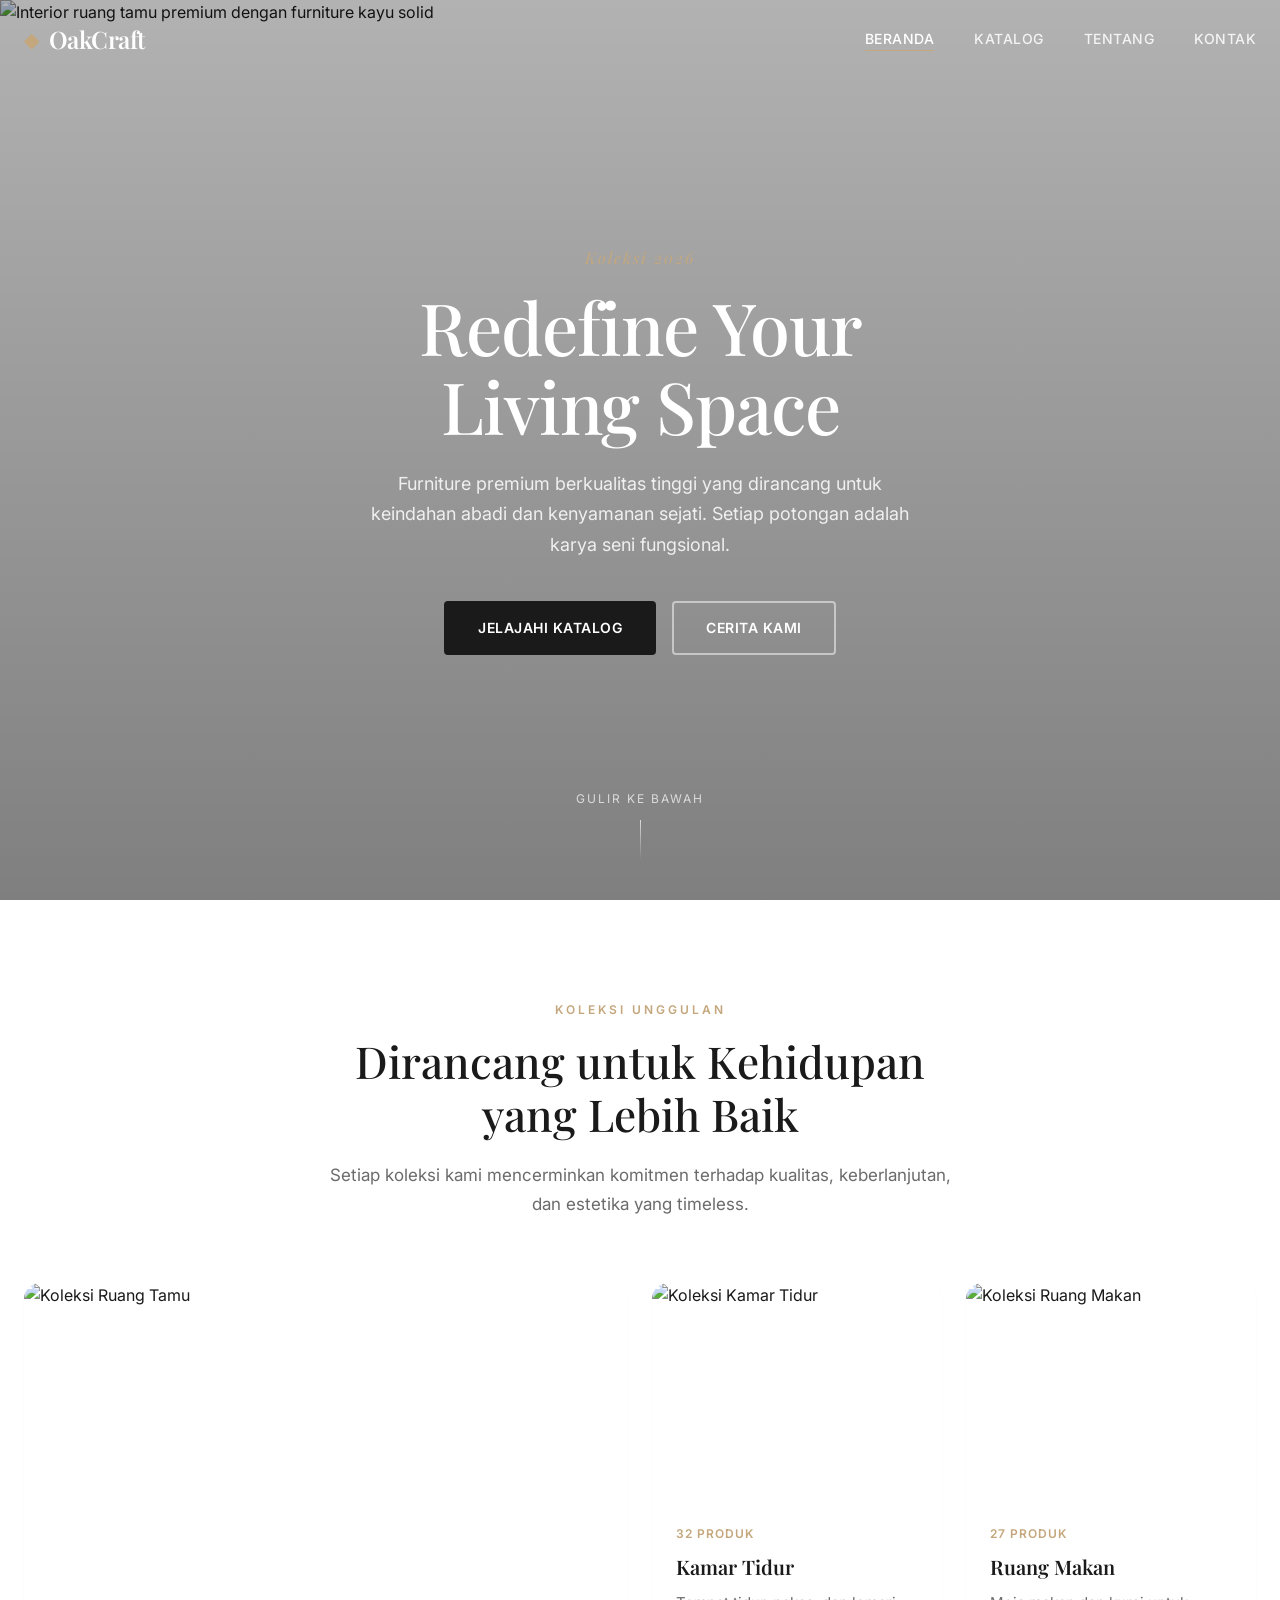
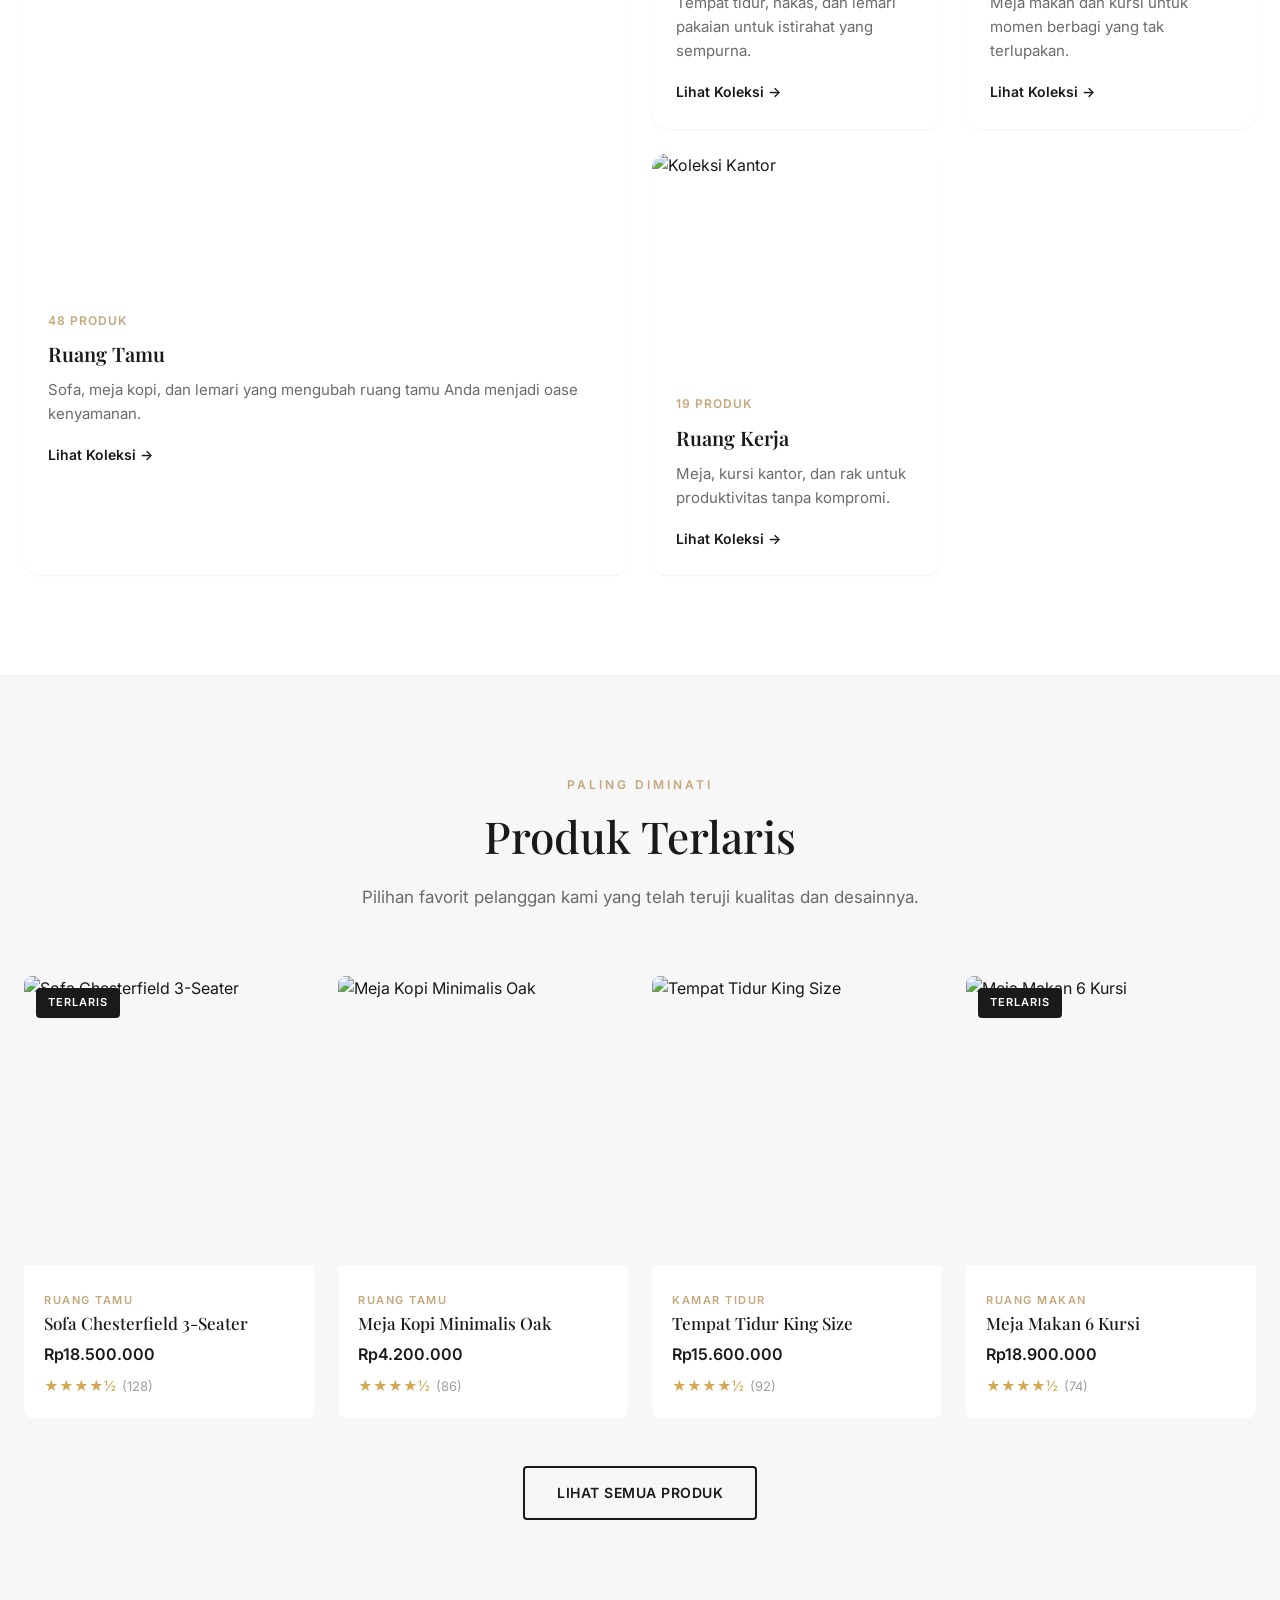
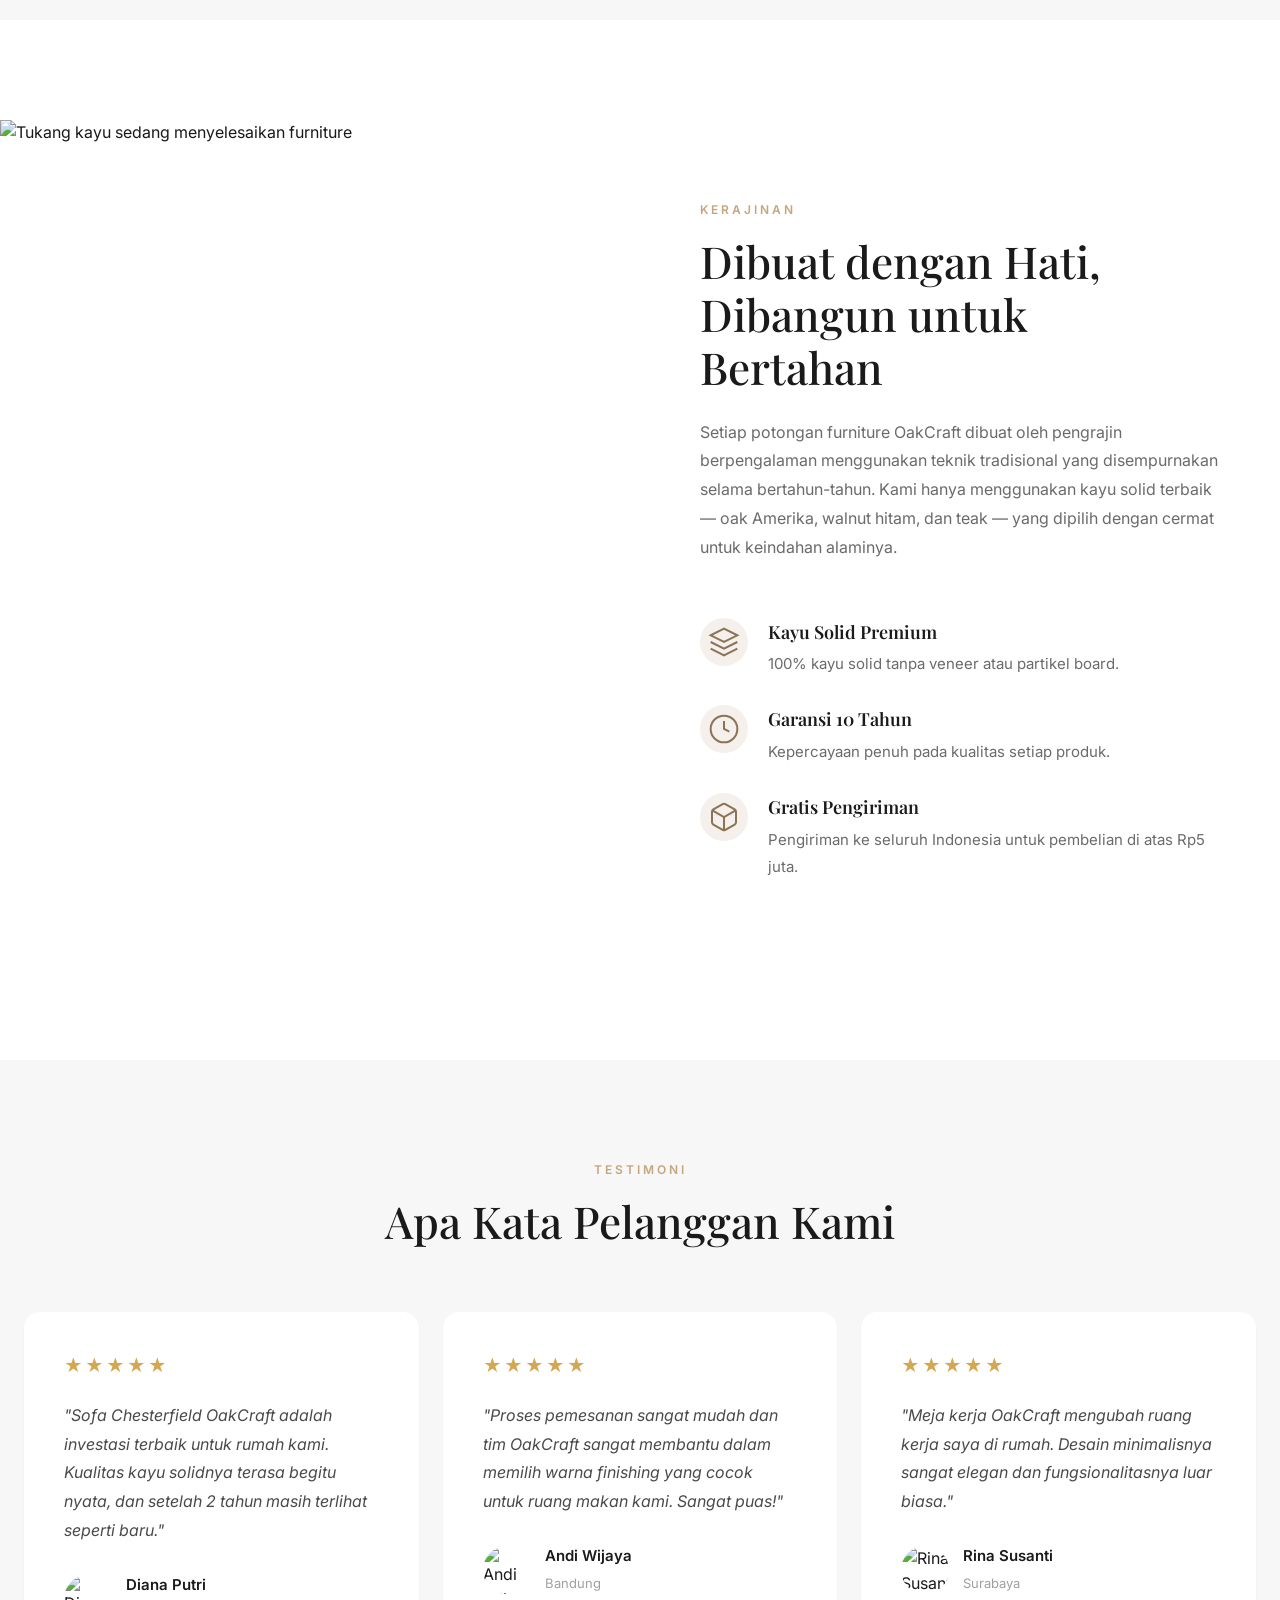
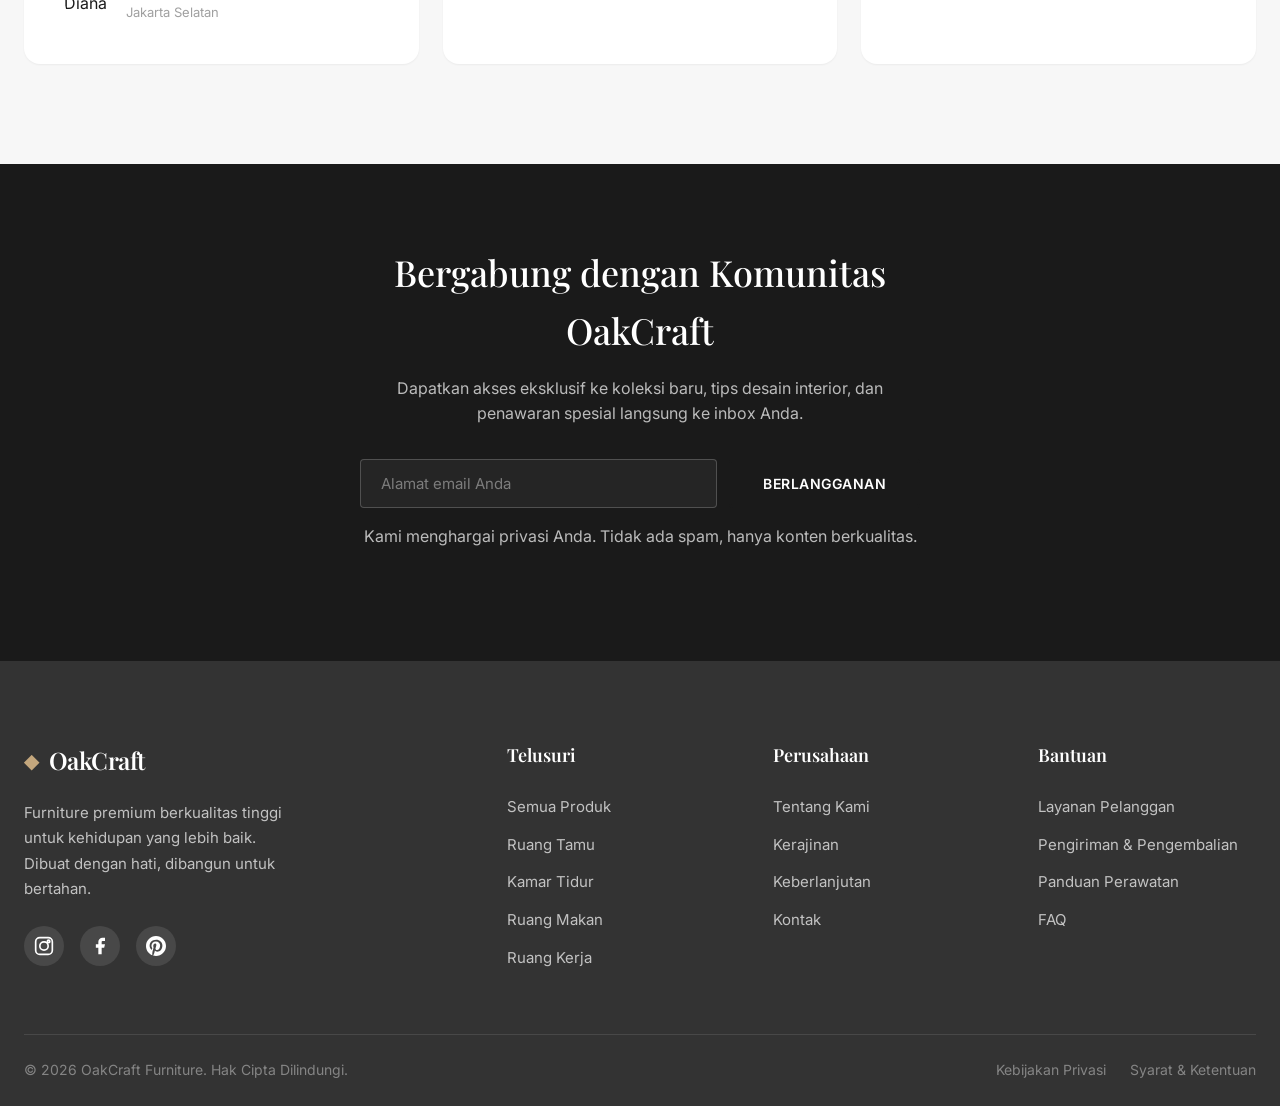
==== index.html @ 28f960cb "menambahkan file proyek oakcraft~FURNITURE" ====
<!DOCTYPE html>
<html lang="id">
<head>
    <meta charset="UTF-8">
    <meta name="viewport" content="width=device-width, initial-scale=1.0">
    <title>OakCraft Furniture — Furniture Premium untuk Setiap Ruang</title>
    <meta name="description" content="OakCraft Furniture - Koleksi furniture premium berkualitas tinggi untuk ruang tamu, kamar tidur, ruang makan, dan kantor. Desain timeless, material terbaik.">
    <link rel="preconnect" href="https://fonts.googleapis.com">
    <link rel="preconnect" href="https://fonts.gstatic.com" crossorigin>
    <link href="https://fonts.googleapis.com/css2?family=Playfair+Display:ital,wght@0,400;0,500;0,600;0,700;1,400;1,500&family=Inter:wght@300;400;500;600;700&display=swap" rel="stylesheet">
    <link rel="stylesheet" href="style.css">
</head>
<body>
    <!-- Navigation -->
    <nav class="navbar" id="navbar">
        <div class="nav-container">
            <a href="index.html" class="logo">
                <span class="logo-icon">&#9670;</span>
                <span class="logo-text">OakCraft</span>
            </a>
            <button class="nav-toggle" id="navToggle" aria-label="Toggle navigation">
                <span></span><span></span><span></span>
            </button>
            <ul class="nav-menu" id="navMenu">
                <li><a href="index.html" class="nav-link active">Beranda</a></li>
                <li><a href="catalog.html" class="nav-link">Katalog</a></li>
                <li><a href="about.html" class="nav-link">Tentang</a></li>
                <li><a href="contact.html" class="nav-link">Kontak</a></li>
            </ul>
        </div>
    </nav>

    <!-- Hero Section -->
    <section class="hero">
        <div class="hero-image">
            <img src="https://images.unsplash.com/photo-1618221195710-dd6b41faaea6?w=1920&q=80" alt="Interior ruang tamu premium dengan furniture kayu solid">
        </div>
        <div class="hero-overlay"></div>
        <div class="hero-content">
            <p class="hero-subtitle">Koleksi 2026</p>
            <h1 class="hero-title">Redefine Your<br>Living Space</h1>
            <p class="hero-description">Furniture premium berkualitas tinggi yang dirancang untuk keindahan abadi dan kenyamanan sejati. Setiap potongan adalah karya seni fungsional.</p>
            <div class="hero-buttons">
                <a href="catalog.html" class="btn btn-primary">Jelajahi Katalog</a>
                <a href="about.html" class="btn btn-outline">Cerita Kami</a>
            </div>
        </div>
        <div class="hero-scroll">
            <span>Gulir ke bawah</span>
            <div class="scroll-line"></div>
        </div>
    </section>

    <!-- Featured Collections -->
    <section class="section section-collections">
        <div class="container">
            <div class="section-header">
                <span class="section-label">Koleksi Unggulan</span>
                <h2 class="section-title">Dirancang untuk Kehidupan yang Lebih Baik</h2>
                <p class="section-desc">Setiap koleksi kami mencerminkan komitmen terhadap kualitas, keberlanjutan, dan estetika yang timeless.</p>
            </div>
            <div class="collections-grid">
                <a href="catalog.html?category=living" class="collection-card collection-card-large">
                    <div class="collection-image">
                        <img src="https://images.unsplash.com/photo-1555041469-a586c61ea9bc?w=800&q=80" alt="Koleksi Ruang Tamu">
                    </div>
                    <div class="collection-content">
                        <span class="collection-count">48 Produk</span>
                        <h3>Ruang Tamu</h3>
                        <p>Sofa, meja kopi, dan lemari yang mengubah ruang tamu Anda menjadi oase kenyamanan.</p>
                        <span class="collection-link">Lihat Koleksi &rarr;</span>
                    </div>
                </a>
                <a href="catalog.html?category=bedroom" class="collection-card">
                    <div class="collection-image">
                        <img src="https://images.unsplash.com/photo-1616594039964-ae9021a400a0?w=600&q=80" alt="Koleksi Kamar Tidur">
                    </div>
                    <div class="collection-content">
                        <span class="collection-count">32 Produk</span>
                        <h3>Kamar Tidur</h3>
                        <p>Tempat tidur, nakas, dan lemari pakaian untuk istirahat yang sempurna.</p>
                        <span class="collection-link">Lihat Koleksi &rarr;</span>
                    </div>
                </a>
                <a href="catalog.html?category=dining" class="collection-card">
                    <div class="collection-image">
                        <img src="https://images.unsplash.com/photo-1617806118233-18e1de247200?w=600&q=80" alt="Koleksi Ruang Makan">
                    </div>
                    <div class="collection-content">
                        <span class="collection-count">27 Produk</span>
                        <h3>Ruang Makan</h3>
                        <p>Meja makan dan kursi untuk momen berbagi yang tak terlupakan.</p>
                        <span class="collection-link">Lihat Koleksi &rarr;</span>
                    </div>
                </a>
                <a href="catalog.html?category=office" class="collection-card">
                    <div class="collection-image">
                        <img src="https://images.unsplash.com/photo-1518455027359-f3f8164ba6bd?w=600&q=80" alt="Koleksi Kantor">
                    </div>
                    <div class="collection-content">
                        <span class="collection-count">19 Produk</span>
                        <h3>Ruang Kerja</h3>
                        <p>Meja, kursi kantor, dan rak untuk produktivitas tanpa kompromi.</p>
                        <span class="collection-link">Lihat Koleksi &rarr;</span>
                    </div>
                </a>
            </div>
        </div>
    </section>

    <!-- Best Sellers -->
    <section class="section section-bestsellers bg-light">
        <div class="container">
            <div class="section-header">
                <span class="section-label">Paling Diminati</span>
                <h2 class="section-title">Produk Terlaris</h2>
                <p class="section-desc">Pilihan favorit pelanggan kami yang telah teruji kualitas dan desainnya.</p>
            </div>
            <div class="products-grid" id="bestsellersGrid"></div>
            <div class="section-cta">
                <a href="catalog.html" class="btn btn-secondary">Lihat Semua Produk</a>
            </div>
        </div>
    </section>

    <!-- Craftsmanship -->
    <section class="section section-craftsmanship">
        <div class="craftsmanship-grid">
            <div class="craftsmanship-image">
                <img src="https://images.unsplash.com/photo-1558618666-fcd25c85f82e?w=900&q=80" alt="Tukang kayu sedang menyelesaikan furniture">
            </div>
            <div class="craftsmanship-content">
                <span class="section-label">Kerajinan</span>
                <h2 class="section-title">Dibuat dengan Hati,<br>Dibangun untuk Bertahan</h2>
                <p>Setiap potongan furniture OakCraft dibuat oleh pengrajin berpengalaman menggunakan teknik tradisional yang disempurnakan selama bertahun-tahun. Kami hanya menggunakan kayu solid terbaik — oak Amerika, walnut hitam, dan teak — yang dipilih dengan cermat untuk keindahan alaminya.</p>
                <div class="craftsmanship-features">
                    <div class="feature-item">
                        <div class="feature-icon">
                            <svg width="32" height="32" viewBox="0 0 24 24" fill="none" stroke="currentColor" stroke-width="1.5"><path d="M12 2L2 7l10 5 10-5-10-5z"/><path d="M2 17l10 5 10-5"/><path d="M2 12l10 5 10-5"/></svg>
                        </div>
                        <div class="feature-text">
                            <h4>Kayu Solid Premium</h4>
                            <p>100% kayu solid tanpa veneer atau partikel board.</p>
                        </div>
                    </div>
                    <div class="feature-item">
                        <div class="feature-icon">
                            <svg width="32" height="32" viewBox="0 0 24 24" fill="none" stroke="currentColor" stroke-width="1.5"><circle cx="12" cy="12" r="10"/><path d="M12 6v6l4 2"/></svg>
                        </div>
                        <div class="feature-text">
                            <h4>Garansi 10 Tahun</h4>
                            <p>Kepercayaan penuh pada kualitas setiap produk.</p>
                        </div>
                    </div>
                    <div class="feature-item">
                        <div class="feature-icon">
                            <svg width="32" height="32" viewBox="0 0 24 24" fill="none" stroke="currentColor" stroke-width="1.5"><path d="M21 16V8a2 2 0 0 0-1-1.73l-7-4a2 2 0 0 0-2 0l-7 4A2 2 0 0 0 3 8v8a2 2 0 0 0 1 1.73l7 4a2 2 0 0 0 2 0l7-4A2 2 0 0 0 21 16z"/><polyline points="3.27 6.96 12 12.01 20.73 6.96"/><line x1="12" y1="22.08" x2="12" y2="12"/></svg>
                        </div>
                        <div class="feature-text">
                            <h4>Gratis Pengiriman</h4>
                            <p>Pengiriman ke seluruh Indonesia untuk pembelian di atas Rp5 juta.</p>
                        </div>
                    </div>
                </div>
            </div>
        </div>
    </section>

    <!-- Testimonials -->
    <section class="section section-testimonials bg-light">
        <div class="container">
            <div class="section-header">
                <span class="section-label">Testimoni</span>
                <h2 class="section-title">Apa Kata Pelanggan Kami</h2>
            </div>
            <div class="testimonials-grid">
                <div class="testimonial-card">
                    <div class="testimonial-stars">&#9733;&#9733;&#9733;&#9733;&#9733;</div>
                    <p class="testimonial-text">"Sofa Chesterfield OakCraft adalah investasi terbaik untuk rumah kami. Kualitas kayu solidnya terasa begitu nyata, dan setelah 2 tahun masih terlihat seperti baru."</p>
                    <div class="testimonial-author">
                        <img src="https://images.unsplash.com/photo-1494790108377-be9c29b29330?w=100&q=80" alt="Diana Putri">
                        <div>
                            <h4>Diana Putri</h4>
                            <span>Jakarta Selatan</span>
                        </div>
                    </div>
                </div>
                <div class="testimonial-card">
                    <div class="testimonial-stars">&#9733;&#9733;&#9733;&#9733;&#9733;</div>
                    <p class="testimonial-text">"Proses pemesanan sangat mudah dan tim OakCraft sangat membantu dalam memilih warna finishing yang cocok untuk ruang makan kami. Sangat puas!"</p>
                    <div class="testimonial-author">
                        <img src="https://images.unsplash.com/photo-1507003211169-0a1dd7228f2d?w=100&q=80" alt="Andi Wijaya">
                        <div>
                            <h4>Andi Wijaya</h4>
                            <span>Bandung</span>
                        </div>
                    </div>
                </div>
                <div class="testimonial-card">
                    <div class="testimonial-stars">&#9733;&#9733;&#9733;&#9733;&#9733;</div>
                    <p class="testimonial-text">"Meja kerja OakCraft mengubah ruang kerja saya di rumah. Desain minimalisnya sangat elegan dan fungsionalitasnya luar biasa."</p>
                    <div class="testimonial-author">
                        <img src="https://images.unsplash.com/photo-1438761681033-6461ffad8d80?w=100&q=80" alt="Rina Susanti">
                        <div>
                            <h4>Rina Susanti</h4>
                            <span>Surabaya</span>
                        </div>
                    </div>
                </div>
            </div>
        </div>
    </section>

    <!-- Newsletter -->
    <section class="section section-newsletter">
        <div class="container">
            <div class="newsletter-content">
                <h2>Bergabung dengan Komunitas OakCraft</h2>
                <p>Dapatkan akses eksklusif ke koleksi baru, tips desain interior, dan penawaran spesial langsung ke inbox Anda.</p>
                <form class="newsletter-form" id="newsletterForm">
                    <input type="email" placeholder="Alamat email Anda" required>
                    <button type="submit" class="btn btn-primary">Berlangganan</button>
                </form>
                <p class="newsletter-note">Kami menghargai privasi Anda. Tidak ada spam, hanya konten berkualitas.</p>
            </div>
        </div>
    </section>

    <!-- Footer -->
    <footer class="footer">
        <div class="container">
            <div class="footer-grid">
                <div class="footer-brand">
                    <a href="index.html" class="logo">
                        <span class="logo-icon">&#9670;</span>
                        <span class="logo-text">OakCraft</span>
                    </a>
                    <p>Furniture premium berkualitas tinggi untuk kehidupan yang lebih baik. Dibuat dengan hati, dibangun untuk bertahan.</p>
                    <div class="footer-social">
                        <a href="#" aria-label="Instagram"><svg width="20" height="20" viewBox="0 0 24 24" fill="none" stroke="currentColor" stroke-width="2"><rect x="2" y="2" width="20" height="20" rx="5"/><circle cx="12" cy="12" r="5"/><circle cx="17.5" cy="6.5" r="1.5"/></svg></a>
                        <a href="#" aria-label="Facebook"><svg width="20" height="20" viewBox="0 0 24 24" fill="currentColor"><path d="M18 2h-3a5 5 0 0 0-5 5v3H7v4h3v8h4v-8h3l1-4h-4V7a1 1 0 0 1 1-1h3z"/></svg></a>
                        <a href="#" aria-label="Pinterest"><svg width="20" height="20" viewBox="0 0 24 24" fill="currentColor"><path d="M12 0C5.373 0 0 5.372 0 12c0 5.084 3.163 9.426 7.627 11.174-.105-.949-.2-2.405.042-3.441.218-.937 1.407-5.965 1.407-5.965s-.359-.719-.359-1.782c0-1.668.967-2.914 2.171-2.914 1.023 0 1.518.769 1.518 1.69 0 1.029-.655 2.568-.994 3.995-.283 1.194.599 2.169 1.777 2.169 2.133 0 3.772-2.249 3.772-5.495 0-2.873-2.064-4.882-5.012-4.882-3.414 0-5.418 2.561-5.418 5.207 0 1.031.397 2.138.893 2.738a.36.36 0 0 1 .083.345l-.333 1.36c-.053.22-.174.267-.402.161-1.499-.698-2.436-2.889-2.436-4.649 0-3.785 2.75-7.262 7.929-7.262 4.163 0 7.398 2.967 7.398 6.931 0 4.136-2.607 7.464-6.227 7.464-1.216 0-2.359-.631-2.75-1.378l-.748 2.853c-.271 1.043-1.002 2.35-1.492 3.146C9.57 23.812 10.763 24 12 24c6.627 0 12-5.373 12-12 0-6.628-5.373-12-12-12z"/></svg></a>
                    </div>
                </div>
                <div class="footer-links">
                    <h4>Telusuri</h4>
                    <ul>
                        <li><a href="catalog.html">Semua Produk</a></li>
                        <li><a href="catalog.html?category=living">Ruang Tamu</a></li>
                        <li><a href="catalog.html?category=bedroom">Kamar Tidur</a></li>
                        <li><a href="catalog.html?category=dining">Ruang Makan</a></li>
                        <li><a href="catalog.html?category=office">Ruang Kerja</a></li>
                    </ul>
                </div>
                <div class="footer-links">
                    <h4>Perusahaan</h4>
                    <ul>
                        <li><a href="about.html">Tentang Kami</a></li>
                        <li><a href="about.html#craftsmanship">Kerajinan</a></li>
                        <li><a href="about.html#sustainability">Keberlanjutan</a></li>
                        <li><a href="contact.html">Kontak</a></li>
                    </ul>
                </div>
                <div class="footer-links">
                    <h4>Bantuan</h4>
                    <ul>
                        <li><a href="contact.html">Layanan Pelanggan</a></li>
                        <li><a href="#">Pengiriman &amp; Pengembalian</a></li>
                        <li><a href="#">Panduan Perawatan</a></li>
                        <li><a href="#">FAQ</a></li>
                    </ul>
                </div>
            </div>
            <div class="footer-bottom">
                <p>&copy; 2026 OakCraft Furniture. Hak Cipta Dilindungi.</p>
                <div class="footer-legal">
                    <a href="#">Kebijakan Privasi</a>
                    <a href="#">Syarat &amp; Ketentuan</a>
                </div>
            </div>
        </div>
    </footer>

    <script src="script.js"></script>
</body>
</html>
---- style.css ----
/* ============================================
   OakCraft Furniture - Premium Stylesheet
   ============================================ */

:root {
    --color-primary: #1a1a1a;
    --color-secondary: #8B7355;
    --color-accent: #C4A77D;
    --color-light: #F5F0EB;
    --color-white: #FFFFFF;
    --color-gray-100: #F7F7F7;
    --color-gray-200: #E8E8E8;
    --color-gray-300: #D1D1D1;
    --color-gray-400: #A0A0A0;
    --color-gray-500: #6B6B6B;
    --color-gray-600: #4A4A4A;
    --color-gray-700: #333333;
    --color-text: #1a1a1a;
    --color-text-light: #6B6B6B;
    --font-serif: 'Playfair Display', Georgia, serif;
    --font-sans: 'Inter', -apple-system, BlinkMacSystemFont, sans-serif;
    --transition-smooth: all 0.3s cubic-bezier(0.4, 0, 0.2, 1);
    --transition-slow: all 0.5s cubic-bezier(0.4, 0, 0.2, 1);
    --shadow-sm: 0 1px 2px rgba(0,0,0,0.05);
    --shadow-md: 0 4px 12px rgba(0,0,0,0.08);
    --shadow-lg: 0 8px 30px rgba(0,0,0,0.12);
    --shadow-xl: 0 20px 50px rgba(0,0,0,0.15);
    --radius-sm: 4px;
    --radius-md: 8px;
    --radius-lg: 16px;
    --container-max: 1280px;
    --container-padding: 24px;
}

*, *::before, *::after { margin: 0; padding: 0; box-sizing: border-box; }
html { scroll-behavior: smooth; font-size: 16px; }
body {
    font-family: var(--font-sans);
    color: var(--color-text);
    background-color: var(--color-white);
    line-height: 1.6;
    -webkit-font-smoothing: antialiased;
    overflow-x: hidden;
}
img { max-width: 100%; height: auto; display: block; }
a { text-decoration: none; color: inherit; transition: var(--transition-smooth); }
ul, ol { list-style: none; }
button { border: none; background: none; cursor: pointer; font-family: inherit; }
input, textarea, select { font-family: inherit; font-size: inherit; }

.container { max-width: var(--container-max); margin: 0 auto; padding: 0 var(--container-padding); }

/* Navigation */
.navbar {
    position: fixed; top: 0; left: 0; right: 0; z-index: 1000;
    background: transparent; transition: var(--transition-smooth); padding: 20px 0;
}
.navbar.scrolled {
    background: rgba(255, 255, 255, 0.95); backdrop-filter: blur(20px);
    -webkit-backdrop-filter: blur(20px); box-shadow: var(--shadow-sm); padding: 12px 0;
}
.nav-container {
    max-width: var(--container-max); margin: 0 auto; padding: 0 var(--container-padding);
    display: flex; align-items: center; justify-content: space-between;
}
.logo {
    display: flex; align-items: center; gap: 10px;
    font-family: var(--font-serif); font-size: 1.5rem; font-weight: 600;
    color: var(--color-white); letter-spacing: -0.5px;
}
.navbar.scrolled .logo { color: var(--color-primary); }
.logo-icon { font-size: 1.2rem; color: var(--color-accent); }
.nav-menu { display: flex; align-items: center; gap: 40px; }
.nav-link {
    font-size: 0.875rem; font-weight: 500; letter-spacing: 0.5px;
    text-transform: uppercase; color: rgba(255, 255, 255, 0.85);
    position: relative; padding: 4px 0;
}
.navbar.scrolled .nav-link { color: var(--color-text); }
.nav-link::after {
    content: ''; position: absolute; bottom: 0; left: 0;
    width: 0; height: 1.5px; background: var(--color-accent); transition: var(--transition-smooth);
}
.nav-link:hover::after, .nav-link.active::after { width: 100%; }
.nav-link:hover, .nav-link.active { color: var(--color-white); }
.navbar.scrolled .nav-link:hover, .navbar.scrolled .nav-link.active { color: var(--color-primary); }

.nav-toggle { display: none; flex-direction: column; gap: 5px; padding: 8px; z-index: 1001; }
.nav-toggle span { display: block; width: 24px; height: 2px; background: var(--color-white); transition: var(--transition-smooth); }
.navbar.scrolled .nav-toggle span { background: var(--color-primary); }
.nav-toggle.active span:nth-child(1) { transform: rotate(45deg) translate(5px, 5px); }
.nav-toggle.active span:nth-child(2) { opacity: 0; }
.nav-toggle.active span:nth-child(3) { transform: rotate(-45deg) translate(5px, -5px); }

/* Buttons */
.btn {
    display: inline-flex; align-items: center; justify-content: center; gap: 8px;
    padding: 14px 32px; font-size: 0.875rem; font-weight: 600;
    letter-spacing: 0.5px; text-transform: uppercase;
    border-radius: var(--radius-sm); transition: var(--transition-smooth); cursor: pointer;
}
.btn-primary { background: var(--color-primary); color: var(--color-white); border: 2px solid var(--color-primary); }
.btn-primary:hover { background: transparent; color: var(--color-primary); }
.btn-outline { background: transparent; color: var(--color-white); border: 2px solid rgba(255, 255, 255, 0.5); }
.btn-outline:hover { background: var(--color-white); color: var(--color-primary); border-color: var(--color-white); }
.btn-secondary { background: transparent; color: var(--color-primary); border: 2px solid var(--color-primary); }
.btn-secondary:hover { background: var(--color-primary); color: var(--color-white); }
.btn-large { padding: 16px 40px; font-size: 0.9375rem; }
.btn-full { width: 100%; }
.btn-wishlist {
    width: 52px; height: 52px; border: 1px solid var(--color-gray-200);
    border-radius: var(--radius-sm); display: flex; align-items: center; justify-content: center;
    transition: var(--transition-smooth);
}
.btn-wishlist:hover { border-color: var(--color-accent); color: var(--color-accent); }
.btn-wishlist.active svg { fill: var(--color-accent); stroke: var(--color-accent); }
.btn-filter-toggle {
    display: none; align-items: center; gap: 8px;
    padding: 10px 18px; border: 1px solid var(--color-gray-200);
    border-radius: var(--radius-sm); font-size: 0.875rem; font-weight: 500;
}

/* Hero */
.hero {
    position: relative; height: 100vh; min-height: 700px;
    display: flex; align-items: center; justify-content: center; overflow: hidden;
}
.hero-image { position: absolute; inset: 0; z-index: 1; }
.hero-image img { width: 100%; height: 100%; object-fit: cover; }
.hero-overlay {
    position: absolute; inset: 0;
    background: linear-gradient(to bottom, rgba(0,0,0,0.3) 0%, rgba(0,0,0,0.5) 100%);
    z-index: 2;
}
.hero-content { position: relative; z-index: 3; text-align: center; max-width: 800px; padding: 0 24px; color: var(--color-white); }
.hero-subtitle {
    font-family: var(--font-serif); font-size: 1rem; font-style: italic;
    color: var(--color-accent); margin-bottom: 16px; letter-spacing: 2px;
}
.hero-title {
    font-family: var(--font-serif); font-size: clamp(2.5rem, 6vw, 4.5rem);
    font-weight: 500; line-height: 1.1; margin-bottom: 24px; letter-spacing: -1px;
}
.hero-description { font-size: 1.125rem; color: rgba(255, 255, 255, 0.85); max-width: 560px; margin: 0 auto 40px; line-height: 1.7; }
.hero-buttons { display: flex; gap: 16px; justify-content: center; flex-wrap: wrap; }
.hero-scroll {
    position: absolute; bottom: 40px; left: 50%; transform: translateX(-50%); z-index: 3;
    display: flex; flex-direction: column; align-items: center; gap: 12px;
    color: rgba(255, 255, 255, 0.7); font-size: 0.75rem; letter-spacing: 2px; text-transform: uppercase;
}
.scroll-line { width: 1px; height: 40px; background: linear-gradient(to bottom, rgba(255,255,255,0.7), transparent); animation: scrollPulse 2s infinite; }
@keyframes scrollPulse { 0%, 100% { opacity: 0.3; transform: scaleY(0.5); } 50% { opacity: 1; transform: scaleY(1); } }

/* Sections */
.section { padding: 100px 0; }
.bg-light { background: var(--color-gray-100); }
.section-header { text-align: center; max-width: 640px; margin: 0 auto 64px; }
.section-label { display: block; font-size: 0.75rem; font-weight: 600; letter-spacing: 3px; text-transform: uppercase; color: var(--color-accent); margin-bottom: 16px; }
.section-title { font-family: var(--font-serif); font-size: clamp(1.75rem, 4vw, 2.75rem); font-weight: 500; line-height: 1.2; margin-bottom: 20px; color: var(--color-primary); }
.section-desc { font-size: 1.0625rem; color: var(--color-text-light); line-height: 1.7; }
.section-cta { text-align: center; margin-top: 48px; }

/* Collections Grid */
.collections-grid { display: grid; grid-template-columns: repeat(4, 1fr); gap: 24px; }
.collection-card { position: relative; border-radius: var(--radius-lg); overflow: hidden; background: var(--color-white); box-shadow: var(--shadow-sm); transition: var(--transition-smooth); display: block; }
.collection-card:hover { transform: translateY(-4px); box-shadow: var(--shadow-lg); }
.collection-card-large { grid-row: span 2; grid-column: span 2; }
.collection-image { position: relative; overflow: hidden; aspect-ratio: 4/3; }
.collection-card-large .collection-image { aspect-ratio: 1/1; }
.collection-image img { width: 100%; height: 100%; object-fit: cover; transition: transform 0.6s ease; }
.collection-card:hover .collection-image img { transform: scale(1.05); }
.collection-content { padding: 24px; }
.collection-count { font-size: 0.75rem; font-weight: 600; letter-spacing: 1px; text-transform: uppercase; color: var(--color-accent); margin-bottom: 8px; display: block; }
.collection-content h3 { font-family: var(--font-serif); font-size: 1.25rem; font-weight: 600; margin-bottom: 8px; color: var(--color-primary); }
.collection-content p { font-size: 0.9375rem; color: var(--color-text-light); line-height: 1.6; margin-bottom: 16px; }
.collection-link { font-size: 0.875rem; font-weight: 600; color: var(--color-primary); transition: var(--transition-smooth); }
.collection-card:hover .collection-link { color: var(--color-accent); }

/* Products Grid */
.products-grid { display: grid; grid-template-columns: repeat(4, 1fr); gap: 24px; }
.product-card { position: relative; background: var(--color-white); border-radius: var(--radius-md); overflow: hidden; transition: var(--transition-smooth); }
.product-card:hover { box-shadow: var(--shadow-md); }
.product-card-image { position: relative; aspect-ratio: 1/1; overflow: hidden; background: var(--color-gray-100); }
.product-card-image img { width: 100%; height: 100%; object-fit: cover; transition: transform 0.5s ease; }
.product-card:hover .product-card-image img { transform: scale(1.03); }
.product-card-badge { position: absolute; top: 12px; left: 12px; background: var(--color-primary); color: var(--color-white); font-size: 0.6875rem; font-weight: 600; letter-spacing: 1px; text-transform: uppercase; padding: 6px 12px; border-radius: var(--radius-sm); }
.product-card-wishlist { position: absolute; top: 12px; right: 12px; width: 36px; height: 36px; background: var(--color-white); border-radius: 50%; display: flex; align-items: center; justify-content: center; box-shadow: var(--shadow-sm); opacity: 0; transform: translateY(-8px); transition: var(--transition-smooth); }
.product-card:hover .product-card-wishlist { opacity: 1; transform: translateY(0); }
.product-card-info { padding: 20px; }
.product-card-category { font-size: 0.6875rem; font-weight: 600; letter-spacing: 1.5px; text-transform: uppercase; color: var(--color-accent); margin-bottom: 6px; }
.product-card-title { font-family: var(--font-serif); font-size: 1.0625rem; font-weight: 500; color: var(--color-primary); margin-bottom: 8px; line-height: 1.3; }
.product-card-price { font-size: 1rem; font-weight: 600; color: var(--color-primary); }
.product-card-rating { display: flex; align-items: center; gap: 6px; margin-top: 8px; font-size: 0.8125rem; color: var(--color-gray-400); }
.product-card-rating .stars { color: #D4A853; font-size: 0.875rem; }

/* Craftsmanship */
.craftsmanship-grid { display: grid; grid-template-columns: 1fr 1fr; gap: 0; min-height: 600px; }
.craftsmanship-image { position: relative; overflow: hidden; }
.craftsmanship-image img { width: 100%; height: 100%; object-fit: cover; }
.craftsmanship-content { padding: 80px 60px; display: flex; flex-direction: column; justify-content: center; background: var(--color-white); }
.craftsmanship-content .section-title { text-align: left; margin-bottom: 24px; }
.craftsmanship-content p { font-size: 1rem; color: var(--color-text-light); line-height: 1.8; margin-bottom: 16px; }
.craftsmanship-features { margin-top: 40px; display: flex; flex-direction: column; gap: 28px; }
.feature-item { display: flex; gap: 20px; align-items: flex-start; }
.feature-icon { width: 48px; height: 48px; min-width: 48px; border-radius: 50%; background: var(--color-light); display: flex; align-items: center; justify-content: center; color: var(--color-secondary); }
.feature-text h4 { font-family: var(--font-serif); font-size: 1.125rem; font-weight: 600; margin-bottom: 4px; color: var(--color-primary); }
.feature-text p { font-size: 0.9375rem; color: var(--color-text-light); margin: 0; }

/* Testimonials */
.testimonials-grid { display: grid; grid-template-columns: repeat(3, 1fr); gap: 24px; }
.testimonial-card { background: var(--color-white); padding: 40px; border-radius: var(--radius-lg); box-shadow: var(--shadow-sm); transition: var(--transition-smooth); }
.testimonial-card:hover { box-shadow: var(--shadow-md); transform: translateY(-2px); }
.testimonial-stars { color: #D4A853; font-size: 1.125rem; letter-spacing: 2px; margin-bottom: 20px; }
.testimonial-text { font-size: 1rem; line-height: 1.8; color: var(--color-gray-600); margin-bottom: 28px; font-style: italic; }
.testimonial-author { display: flex; align-items: center; gap: 14px; }
.testimonial-author img { width: 48px; height: 48px; border-radius: 50%; object-fit: cover; }
.testimonial-author h4 { font-size: 0.9375rem; font-weight: 600; color: var(--color-primary); margin-bottom: 2px; }
.testimonial-author span { font-size: 0.8125rem; color: var(--color-gray-400); }

/* Newsletter */
.section-newsletter { background: var(--color-primary); padding: 80px 0; }
.newsletter-content { text-align: center; max-width: 560px; margin: 0 auto; color: var(--color-white); }
.newsletter-content h2 { font-family: var(--font-serif); font-size: clamp(1.5rem, 3vw, 2.25rem); font-weight: 500; margin-bottom: 16px; }
.newsletter-content p { font-size: 1rem; color: rgba(255, 255, 255, 0.7); margin-bottom: 32px; }
.newsletter-form { display: flex; gap: 12px; margin-bottom: 16px; }
.newsletter-form input { flex: 1; padding: 14px 20px; border: 1px solid rgba(255, 255, 255, 0.2); border-radius: var(--radius-sm); background: rgba(255, 255, 255, 0.05); color: var(--color-white); font-size: 0.9375rem; }
.newsletter-form input::placeholder { color: rgba(255, 255, 255, 0.4); }
.newsletter-form input:focus { outline: none; border-color: var(--color-accent); background: rgba(255, 255, 255, 0.1); }
.newsletter-note { font-size: 0.8125rem; color: rgba(255, 255, 255, 0.4); }

/* Footer */
.footer { background: var(--color-gray-700); color: rgba(255, 255, 255, 0.7); padding: 80px 0 0; }
.footer-grid { display: grid; grid-template-columns: 2fr 1fr 1fr 1fr; gap: 48px; margin-bottom: 64px; }
.footer-brand .logo { color: var(--color-white); margin-bottom: 20px; display: inline-flex; }
.footer-brand p { font-size: 0.9375rem; line-height: 1.7; margin-bottom: 24px; max-width: 280px; }
.footer-social { display: flex; gap: 16px; }
.footer-social a { width: 40px; height: 40px; border-radius: 50%; background: rgba(255, 255, 255, 0.1); display: flex; align-items: center; justify-content: center; color: var(--color-white); transition: var(--transition-smooth); }
.footer-social a:hover { background: var(--color-accent); transform: translateY(-2px); }
.footer-links h4 { font-family: var(--font-serif); font-size: 1.125rem; font-weight: 600; color: var(--color-white); margin-bottom: 24px; }
.footer-links ul { display: flex; flex-direction: column; gap: 12px; }
.footer-links a { font-size: 0.9375rem; transition: var(--transition-smooth); }
.footer-links a:hover { color: var(--color-accent); padding-left: 4px; }
.footer-bottom { border-top: 1px solid rgba(255, 255, 255, 0.1); padding: 24px 0; display: flex; justify-content: space-between; align-items: center; flex-wrap: wrap; gap: 16px; }
.footer-bottom p { font-size: 0.875rem; color: rgba(255, 255, 255, 0.4); }
.footer-legal { display: flex; gap: 24px; }
.footer-legal a { font-size: 0.875rem; color: rgba(255, 255, 255, 0.4); transition: var(--transition-smooth); }
.footer-legal a:hover { color: var(--color-accent); }

/* Page Header */
.page-header { padding: 160px 0 80px; background: var(--color-gray-100); text-align: center; }
.page-header-about { background: linear-gradient(to bottom, rgba(0,0,0,0.5), rgba(0,0,0,0.7)), url('https://images.unsplash.com/photo-1618221195710-dd6b41faaea6?w=1920&q=80'); background-size: cover; background-position: center; color: var(--color-white); }
.page-header-contact { background: linear-gradient(to bottom, rgba(0,0,0,0.4), rgba(0,0,0,0.6)), url('https://images.unsplash.com/photo-1497366216548-37526070297c?w=1920&q=80'); background-size: cover; background-position: center; color: var(--color-white); }
.page-header-about .page-label, .page-header-contact .page-label { color: var(--color-accent); }
.page-title { font-family: var(--font-serif); font-size: clamp(2rem, 5vw, 3.5rem); font-weight: 500; line-height: 1.15; margin-bottom: 20px; color: var(--color-primary); }
.page-header-about .page-title, .page-header-contact .page-title { color: var(--color-white); }
.page-desc { font-size: 1.0625rem; color: var(--color-text-light); max-width: 560px; margin: 0 auto; line-height: 1.7; }
.page-header-about .page-desc, .page-header-contact .page-desc { color: rgba(255, 255, 255, 0.8); }

/* Breadcrumb */
.breadcrumb-wrapper { background: var(--color-white); border-bottom: 1px solid var(--color-gray-200); padding: 16px 0; }
.breadcrumb ol { display: flex; align-items: center; gap: 8px; flex-wrap: wrap; }
.breadcrumb li { font-size: 0.8125rem; color: var(--color-gray-400); }
.breadcrumb li:not(:last-child)::after { content: '/'; margin-left: 8px; color: var(--color-gray-300); }
.breadcrumb a { color: var(--color-gray-500); transition: var(--transition-smooth); }
.breadcrumb a:hover { color: var(--color-accent); }
.breadcrumb li:last-child { color: var(--color-primary); font-weight: 500; }

/* Catalog Layout */
.catalog-layout { display: grid; grid-template-columns: 280px 1fr; gap: 40px; }
.catalog-sidebar { position: sticky; top: 100px; height: fit-content; }
.filter-close { display: none; position: absolute; top: 16px; right: 16px; width: 36px; height: 36px; align-items: center; justify-content: center; }
.filter-group { margin-bottom: 32px; padding-bottom: 32px; border-bottom: 1px solid var(--color-gray-200); }
.filter-group:last-child { border-bottom: none; }
.filter-group h4 { font-family: var(--font-serif); font-size: 1.125rem; font-weight: 600; margin-bottom: 16px; color: var(--color-primary); }
.filter-options { display: flex; flex-direction: column; gap: 12px; }
.filter-option { display: flex; align-items: center; gap: 10px; cursor: pointer; font-size: 0.9375rem; color: var(--color-gray-600); transition: var(--transition-smooth); }
.filter-option:hover { color: var(--color-primary); }
.filter-option input { position: absolute; opacity: 0; width: 0; height: 0; }
.checkmark { width: 18px; height: 18px; border: 2px solid var(--color-gray-300); border-radius: 4px; display: flex; align-items: center; justify-content: center; transition: var(--transition-smooth); flex-shrink: 0; }
.filter-option input:checked + .checkmark { background: var(--color-primary); border-color: var(--color-primary); }
.filter-option input:checked + .checkmark::after { content: '✓'; color: var(--color-white); font-size: 0.625rem; font-weight: 700; }
.price-range { padding-top: 8px; }
.price-range input[type="range"] { width: 100%; -webkit-appearance: none; appearance: none; height: 4px; background: var(--color-gray-200); border-radius: 2px; outline: none; }
.price-range input[type="range"]::-webkit-slider-thumb { -webkit-appearance: none; appearance: none; width: 18px; height: 18px; background: var(--color-primary); border-radius: 50%; cursor: pointer; }
.price-labels { display: flex; justify-content: space-between; margin-top: 12px; font-size: 0.8125rem; color: var(--color-gray-400); }

.catalog-toolbar { display: flex; align-items: center; justify-content: space-between; margin-bottom: 32px; padding-bottom: 16px; border-bottom: 1px solid var(--color-gray-200); flex-wrap: wrap; gap: 12px; }
.catalog-sort { display: flex; align-items: center; gap: 8px; }
.catalog-sort span { font-size: 0.875rem; color: var(--color-gray-500); }
.catalog-sort select { padding: 8px 32px 8px 12px; border: 1px solid var(--color-gray-200); border-radius: var(--radius-sm); font-size: 0.875rem; background: var(--color-white); cursor: pointer; appearance: none; background-image: url("data:image/svg+xml,%3Csvg xmlns='http://www.w3.org/2000/svg' width='12' height='12' viewBox='0 0 24 24' fill='none' stroke='%236B6B6B' stroke-width='2'%3E%3Cpolyline points='6 9 12 15 18 9'/%3E%3C/svg%3E"); background-repeat: no-repeat; background-position: right 10px center; }
.catalog-count { font-size: 0.875rem; color: var(--color-gray-400); }

.pagination { display: flex; justify-content: center; align-items: center; gap: 8px; margin-top: 48px; }
.pagination-btn { width: 40px; height: 40px; display: flex; align-items: center; justify-content: center; border-radius: var(--radius-sm); font-size: 0.875rem; font-weight: 500; color: var(--color-gray-500); border: 1px solid var(--color-gray-200); transition: var(--transition-smooth); }
.pagination-btn:hover, .pagination-btn.active { background: var(--color-primary); color: var(--color-white); border-color: var(--color-primary); }
.pagination-dots { color: var(--color-gray-400); font-size: 0.875rem; }

/* Product Detail */
.section-product-detail { padding-top: 40px; }
.product-detail-grid { display: grid; grid-template-columns: 1fr 1fr; gap: 60px; margin-bottom: 80px; }
.product-gallery { position: sticky; top: 100px; }
.gallery-main { position: relative; border-radius: var(--radius-lg); overflow: hidden; background: var(--color-gray-100); aspect-ratio: 1/1; }
.gallery-main img { width: 100%; height: 100%; object-fit: cover; }
.gallery-zoom { position: absolute; bottom: 16px; right: 16px; width: 44px; height: 44px; background: var(--color-white); border-radius: 50%; display: flex; align-items: center; justify-content: center; box-shadow: var(--shadow-md); transition: var(--transition-smooth); }
.gallery-zoom:hover { background: var(--color-primary); color: var(--color-white); }
.gallery-thumbs { display: flex; gap: 12px; margin-top: 16px; }
.thumb { width: 80px; height: 80px; border-radius: var(--radius-sm); overflow: hidden; border: 2px solid transparent; transition: var(--transition-smooth); cursor: pointer; background: var(--color-gray-100); }
.thumb img { width: 100%; height: 100%; object-fit: cover; }
.thumb.active, .thumb:hover { border-color: var(--color-primary); }

.product-info { padding-top: 20px; }
.product-category { font-size: 0.75rem; font-weight: 600; letter-spacing: 2px; text-transform: uppercase; color: var(--color-accent); margin-bottom: 12px; display: block; }
.product-title { font-family: var(--font-serif); font-size: clamp(1.75rem, 3vw, 2.5rem); font-weight: 500; line-height: 1.2; margin-bottom: 16px; color: var(--color-primary); }
.product-rating { display: flex; align-items: center; gap: 10px; margin-bottom: 20px; }
.product-rating .stars { color: #D4A853; font-size: 1.125rem; }
.rating-count { font-size: 0.875rem; color: var(--color-gray-400); }
.product-price { font-family: var(--font-serif); font-size: 1.75rem; font-weight: 600; color: var(--color-primary); margin-bottom: 20px; }
.product-short-desc { font-size: 1rem; color: var(--color-text-light); line-height: 1.7; margin-bottom: 32px; padding-bottom: 32px; border-bottom: 1px solid var(--color-gray-200); }

.product-options { margin-bottom: 32px; }
.option-group { margin-bottom: 24px; }
.option-group label { display: block; font-size: 0.875rem; font-weight: 600; color: var(--color-primary); margin-bottom: 12px; }
.color-options { display: flex; gap: 12px; }
.color-option { width: 36px; height: 36px; border-radius: 50%; border: 3px solid transparent; cursor: pointer; transition: var(--transition-smooth); position: relative; }
.color-option.active, .color-option:hover { border-color: var(--color-primary); transform: scale(1.1); }
.selected-color { display: block; margin-top: 10px; font-size: 0.875rem; color: var(--color-gray-500); }

.quantity-selector { display: flex; align-items: center; gap: 0; border: 1px solid var(--color-gray-200); border-radius: var(--radius-sm); width: fit-content; }
.qty-btn { width: 44px; height: 44px; display: flex; align-items: center; justify-content: center; font-size: 1.25rem; font-weight: 300; color: var(--color-primary); transition: var(--transition-smooth); }
.qty-btn:hover { background: var(--color-gray-100); }
.quantity-selector input { width: 50px; height: 44px; text-align: center; border: none; border-left: 1px solid var(--color-gray-200); border-right: 1px solid var(--color-gray-200); font-size: 0.9375rem; font-weight: 600; color: var(--color-primary); }

.product-actions { display: flex; gap: 12px; margin-bottom: 32px; }
.product-meta { display: flex; flex-wrap: wrap; gap: 20px; padding-top: 24px; border-top: 1px solid var(--color-gray-200); }
.meta-item { display: flex; align-items: center; gap: 8px; font-size: 0.875rem; color: var(--color-gray-500); }
.meta-item svg { color: var(--color-accent); }

/* Product Tabs */
.product-tabs { margin-bottom: 80px; }
.tabs-nav { display: flex; gap: 0; border-bottom: 1px solid var(--color-gray-200); margin-bottom: 40px; overflow-x: auto; }
.tab-btn { padding: 16px 32px; font-size: 0.9375rem; font-weight: 500; color: var(--color-gray-400); border-bottom: 2px solid transparent; margin-bottom: -1px; white-space: nowrap; transition: var(--transition-smooth); }
.tab-btn:hover { color: var(--color-primary); }
.tab-btn.active { color: var(--color-primary); border-bottom-color: var(--color-primary); }
.tab-panel { display: none; }
.tab-panel.active { display: block; animation: fadeIn 0.4s ease; }
@keyframes fadeIn { from { opacity: 0; transform: translateY(10px); } to { opacity: 1; transform: translateY(0); } }

.tab-description-content { display: grid; grid-template-columns: 1fr 1fr; gap: 48px; align-items: start; }
.tab-description-content h3 { font-family: var(--font-serif); font-size: 1.5rem; font-weight: 500; margin-bottom: 20px; color: var(--color-primary); }
.tab-description-content h4 { font-family: var(--font-serif); font-size: 1.125rem; font-weight: 600; margin: 28px 0 12px; color: var(--color-primary); }
.tab-description-content p { font-size: 1rem; color: var(--color-text-light); line-height: 1.8; margin-bottom: 16px; }
.tab-description-content ul { list-style: disc; padding-left: 20px; }
.tab-description-content li { font-size: 1rem; color: var(--color-text-light); line-height: 1.8; margin-bottom: 8px; }
.desc-image { border-radius: var(--radius-lg); overflow: hidden; }
.desc-image img { width: 100%; height: 100%; object-fit: cover; }

/* Specs Table */
.specs-table { max-width: 700px; }
.spec-row { display: flex; justify-content: space-between; padding: 16px 0; border-bottom: 1px solid var(--color-gray-200); }
.spec-label { font-size: 0.9375rem; color: var(--color-gray-500); }
.spec-value { font-size: 0.9375rem; font-weight: 500; color: var(--color-primary); text-align: right; }

/* Reviews */
.reviews-summary { display: grid; grid-template-columns: auto 1fr; gap: 48px; margin-bottom: 48px; padding-bottom: 48px; border-bottom: 1px solid var(--color-gray-200); align-items: center; }
.reviews-rating { text-align: center; }
.rating-big { font-family: var(--font-serif); font-size: 4rem; font-weight: 500; color: var(--color-primary); line-height: 1; }
.reviews-rating .stars { color: #D4A853; font-size: 1.25rem; letter-spacing: 2px; margin: 8px 0; }
.reviews-rating span:last-child { font-size: 0.875rem; color: var(--color-gray-400); }
.reviews-bars { display: flex; flex-direction: column; gap: 10px; }
.review-bar { display: grid; grid-template-columns: 80px 1fr 30px; align-items: center; gap: 12px; }
.review-bar span:first-child { font-size: 0.875rem; color: var(--color-gray-500); }
.review-bar span:last-child { font-size: 0.875rem; color: var(--color-gray-400); text-align: right; }
.bar { height: 8px; background: var(--color-gray-200); border-radius: 4px; overflow: hidden; }
.bar-fill { height: 100%; background: var(--color-primary); border-radius: 4px; transition: width 0.6s ease; }
.reviews-list { display: flex; flex-direction: column; gap: 24px; }
.review-card { padding: 28px; background: var(--color-gray-100); border-radius: var(--radius-md); }
.review-header { display: flex; align-items: center; gap: 14px; margin-bottom: 16px; }
.review-header img { width: 44px; height: 44px; border-radius: 50%; object-fit: cover; }
.review-header h4 { font-size: 0.9375rem; font-weight: 600; color: var(--color-primary); margin-bottom: 2px; }
.review-header .stars { color: #D4A853; font-size: 0.875rem; }
.review-date { margin-left: auto; font-size: 0.8125rem; color: var(--color-gray-400); }
.review-text { font-size: 0.9375rem; color: var(--color-gray-600); line-height: 1.7; }

/* Shipping */
.shipping-content { max-width: 700px; }
.shipping-content h3 { font-family: var(--font-serif); font-size: 1.5rem; font-weight: 500; margin-bottom: 16px; color: var(--color-primary); }
.shipping-content h4 { font-family: var(--font-serif); font-size: 1.125rem; font-weight: 600; margin: 28px 0 12px; color: var(--color-primary); }
.shipping-content p { font-size: 1rem; color: var(--color-text-light); line-height: 1.8; margin-bottom: 16px; }
.shipping-options { display: flex; flex-direction: column; gap: 20px; margin: 24px 0; }
.shipping-option { padding: 24px; background: var(--color-gray-100); border-radius: var(--radius-md); }
.shipping-option h4 { margin: 0 0 8px; font-size: 1rem; }
.shipping-option p { margin: 0; font-size: 0.9375rem; }
.shipping-price { font-weight: 600; color: var(--color-primary) !important; margin-top: 8px !important; }

/* Related Products */
.related-products { padding-top: 60px; border-top: 1px solid var(--color-gray-200); }
.related-products .section-title { font-size: 1.75rem; margin-bottom: 40px; }

/* About Page */
.story-grid { display: grid; grid-template-columns: 1fr 1fr; gap: 60px; align-items: center; }
.story-image { border-radius: var(--radius-lg); overflow: hidden; }
.story-image img { width: 100%; height: 100%; object-fit: cover; }
.story-content .section-title { text-align: left; margin-bottom: 24px; }
.story-content p { font-size: 1rem; color: var(--color-text-light); line-height: 1.8; margin-bottom: 16px; }
.story-stats { display: grid; grid-template-columns: repeat(3, 1fr); gap: 24px; margin-top: 48px; padding-top: 32px; border-top: 1px solid var(--color-gray-200); }
.stat-item { text-align: center; }
.stat-number { font-family: var(--font-serif); font-size: 2.5rem; font-weight: 600; color: var(--color-primary); line-height: 1; display: block; margin-bottom: 8px; }
.stat-label { font-size: 0.875rem; color: var(--color-gray-500); }

.craftsmanship-steps { display: grid; grid-template-columns: repeat(4, 1fr); gap: 24px; }
.step-card { background: var(--color-white); border-radius: var(--radius-lg); overflow: hidden; box-shadow: var(--shadow-sm); transition: var(--transition-smooth); }
.step-card:hover { box-shadow: var(--shadow-md); transform: translateY(-4px); }
.step-number { font-family: var(--font-serif); font-size: 3rem; font-weight: 700; color: var(--color-accent); opacity: 0.3; padding: 24px 24px 0; line-height: 1; }
.step-image { aspect-ratio: 4/3; overflow: hidden; margin: 0 24px; border-radius: var(--radius-md); }
.step-image img { width: 100%; height: 100%; object-fit: cover; }
.step-card h3 { font-family: var(--font-serif); font-size: 1.25rem; font-weight: 600; padding: 20px 24px 8px; color: var(--color-primary); }
.step-card p { font-size: 0.9375rem; color: var(--color-text-light); line-height: 1.7; padding: 0 24px 24px; }

.sustainability-grid { display: grid; grid-template-columns: 1fr 1fr; gap: 60px; align-items: center; }
.sustainability-content .section-title { text-align: left; margin-bottom: 24px; }
.sustainability-content p { font-size: 1rem; color: var(--color-text-light); line-height: 1.8; margin-bottom: 16px; }
.sustainability-features { margin-top: 40px; display: flex; flex-direction: column; gap: 24px; }
.sustain-item { display: flex; gap: 16px; align-items: flex-start; }
.sustain-icon { width: 52px; height: 52px; min-width: 52px; border-radius: 50%; background: var(--color-light); display: flex; align-items: center; justify-content: center; color: var(--color-secondary); }
.sustain-item h4 { font-family: var(--font-serif); font-size: 1.125rem; font-weight: 600; margin-bottom: 4px; color: var(--color-primary); }
.sustain-item p { font-size: 0.9375rem; color: var(--color-text-light); margin: 0; }
.sustainability-image { border-radius: var(--radius-lg); overflow: hidden; }
.sustainability-image img { width: 100%; height: 100%; object-fit: cover; }

.team-grid { display: grid; grid-template-columns: repeat(4, 1fr); gap: 24px; }
.team-card { text-align: center; padding: 32px 24px; background: var(--color-white); border-radius: var(--radius-lg); box-shadow: var(--shadow-sm); transition: var(--transition-smooth); }
.team-card:hover { box-shadow: var(--shadow-md); transform: translateY(-4px); }
.team-image { width: 120px; height: 120px; border-radius: 50%; overflow: hidden; margin: 0 auto 20px; }
.team-image img { width: 100%; height: 100%; object-fit: cover; }
.team-card h4 { font-family: var(--font-serif); font-size: 1.125rem; font-weight: 600; margin-bottom: 4px; color: var(--color-primary); }
.team-role { font-size: 0.8125rem; font-weight: 600; letter-spacing: 1px; text-transform: uppercase; color: var(--color-accent); margin-bottom: 12px; display: block; }
.team-card p { font-size: 0.9375rem; color: var(--color-text-light); font-style: italic; line-height: 1.6; }

.section-cta-banner { background: linear-gradient(135deg, var(--color-secondary) 0%, var(--color-accent) 100%); padding: 80px 0; text-align: center; }
.cta-banner-content { max-width: 600px; margin: 0 auto; color: var(--color-white); }
.cta-banner-content h2 { font-family: var(--font-serif); font-size: clamp(1.75rem, 4vw, 2.5rem); font-weight: 500; margin-bottom: 16px; }
.cta-banner-content p { font-size: 1.0625rem; color: rgba(255, 255, 255, 0.85); margin-bottom: 32px; }
.cta-banner-content .btn-primary { background: var(--color-white); color: var(--color-primary); border-color: var(--color-white); }
.cta-banner-content .btn-primary:hover { background: transparent; color: var(--color-white); }

/* Contact Page */
.contact-grid { display: grid; grid-template-columns: 1fr 1.2fr; gap: 60px; }
.contact-info-header { margin-bottom: 40px; }
.contact-info-header h2 { font-family: var(--font-serif); font-size: 1.75rem; font-weight: 500; margin: 16px 0 12px; color: var(--color-primary); }
.contact-info-header p { font-size: 1rem; color: var(--color-text-light); line-height: 1.7; }
.contact-methods { display: flex; flex-direction: column; gap: 28px; margin-bottom: 40px; }
.contact-method { display: flex; gap: 16px; align-items: flex-start; }
.contact-icon { width: 48px; height: 48px; min-width: 48px; border-radius: 50%; background: var(--color-light); display: flex; align-items: center; justify-content: center; color: var(--color-secondary); }
.contact-method-content h4 { font-family: var(--font-serif); font-size: 1.0625rem; font-weight: 600; margin-bottom: 4px; color: var(--color-primary); }
.contact-method-content p { font-size: 0.9375rem; color: var(--color-text-light); line-height: 1.6; }
.contact-method-content a { color: var(--color-text); transition: var(--transition-smooth); }
.contact-method-content a:hover { color: var(--color-accent); }
.contact-note { font-size: 0.8125rem; color: var(--color-gray-400); margin-top: 4px; display: block; }
.contact-social h4 { font-family: var(--font-serif); font-size: 1.125rem; font-weight: 600; margin-bottom: 16px; color: var(--color-primary); }

.contact-form-wrapper { background: var(--color-white); padding: 48px; border-radius: var(--radius-lg); box-shadow: var(--shadow-md); }
.contact-form-header { margin-bottom: 32px; }
.contact-form-header h3 { font-family: var(--font-serif); font-size: 1.5rem; font-weight: 500; margin-bottom: 8px; color: var(--color-primary); }
.contact-form-header p { font-size: 0.9375rem; color: var(--color-text-light); }
.contact-form { display: flex; flex-direction: column; gap: 20px; }
.form-row { display: grid; grid-template-columns: 1fr 1fr; gap: 20px; }
.form-group { display: flex; flex-direction: column; gap: 8px; }
.form-group label { font-size: 0.875rem; font-weight: 500; color: var(--color-primary); }
.form-group input, .form-group select, .form-group textarea { padding: 14px 16px; border: 1px solid var(--color-gray-200); border-radius: var(--radius-sm); font-size: 0.9375rem; color: var(--color-primary); transition: var(--transition-smooth); background: var(--color-white); }
.form-group input:focus, .form-group select:focus, .form-group textarea:focus { outline: none; border-color: var(--color-accent); box-shadow: 0 0 0 3px rgba(196, 167, 125, 0.1); }
.form-group input::placeholder, .form-group textarea::placeholder { color: var(--color-gray-300); }
.form-group select { appearance: none; background-image: url("data:image/svg+xml,%3Csvg xmlns='http://www.w3.org/2000/svg' width='12' height='12' viewBox='0 0 24 24' fill='none' stroke='%236B6B6B' stroke-width='2'%3E%3Cpolyline points='6 9 12 15 18 9'/%3E%3C/svg%3E"); background-repeat: no-repeat; background-position: right 14px center; padding-right: 40px; }
.form-group textarea { resize: vertical; min-height: 120px; }
.form-checkbox .filter-option { font-size: 0.875rem; color: var(--color-gray-500); }
.form-checkbox .filter-option a { color: var(--color-accent); text-decoration: underline; }

.contact-form-success { text-align: center; padding: 40px 20px; }
.success-icon { width: 64px; height: 64px; border-radius: 50%; background: #4CAF50; color: var(--color-white); display: flex; align-items: center; justify-content: center; font-size: 1.75rem; font-weight: 700; margin: 0 auto 20px; }
.contact-form-success h3 { font-family: var(--font-serif); font-size: 1.5rem; font-weight: 500; margin-bottom: 12px; color: var(--color-primary); }
.contact-form-success p { font-size: 1rem; color: var(--color-text-light); margin-bottom: 24px; }

.section-map { padding: 0; }
.map-container { width: 100%; height: 450px; }
.map-container iframe { width: 100%; height: 100%; filter: grayscale(0.3); }

/* FAQ */
.section-faq { padding: 80px 0; }
.faq-list { max-width: 800px; margin: 0 auto; display: flex; flex-direction: column; gap: 12px; }
.faq-item { background: var(--color-white); border-radius: var(--radius-md); overflow: hidden; box-shadow: var(--shadow-sm); }
.faq-question { width: 100%; display: flex; justify-content: space-between; align-items: center; padding: 24px 28px; font-size: 1rem; font-weight: 500; color: var(--color-primary); text-align: left; transition: var(--transition-smooth); }
.faq-question:hover { background: var(--color-gray-100); }
.faq-question[aria-expanded="true"] { background: var(--color-gray-100); }
.faq-question[aria-expanded="true"] .faq-icon { transform: rotate(180deg); }
.faq-icon { transition: var(--transition-smooth); flex-shrink: 0; color: var(--color-gray-400); }
.faq-answer { max-height: 0; overflow: hidden; transition: max-height 0.4s ease, padding 0.4s ease; }
.faq-answer.active { max-height: 300px; padding: 0 28px 24px; }
.faq-answer p { font-size: 0.9375rem; color: var(--color-text-light); line-height: 1.7; }

/* Responsive */
@media (max-width: 1024px) {
    .collections-grid { grid-template-columns: repeat(2, 1fr); }
    .collection-card-large { grid-row: span 1; grid-column: span 2; }
    .products-grid { grid-template-columns: repeat(3, 1fr); }
    .craftsmanship-grid { grid-template-columns: 1fr; }
    .craftsmanship-content { padding: 60px 40px; }
    .testimonials-grid { grid-template-columns: repeat(2, 1fr); }
    .footer-grid { grid-template-columns: repeat(2, 1fr); }
    .catalog-layout { grid-template-columns: 1fr; }
    .catalog-sidebar { position: fixed; top: 0; left: 0; width: 320px; height: 100vh; background: var(--color-white); z-index: 1002; padding: 60px 24px 24px; box-shadow: var(--shadow-xl); transform: translateX(-100%); transition: transform 0.3s ease; overflow-y: auto; }
    .catalog-sidebar.active { transform: translateX(0); }
    .filter-close { display: flex; }
    .btn-filter-toggle { display: flex; }
    .product-detail-grid { grid-template-columns: 1fr; gap: 40px; }
    .product-gallery { position: relative; top: 0; }
    .tab-description-content { grid-template-columns: 1fr; }
    .story-grid, .sustainability-grid { grid-template-columns: 1fr; gap: 40px; }
    .craftsmanship-steps { grid-template-columns: repeat(2, 1fr); }
    .team-grid { grid-template-columns: repeat(2, 1fr); }
    .contact-grid { grid-template-columns: 1fr; gap: 40px; }
}

@media (max-width: 768px) {
    .nav-toggle { display: flex; }
    .nav-menu { position: fixed; top: 0; left: 0; right: 0; bottom: 0; background: var(--color-white); flex-direction: column; justify-content: center; align-items: center; gap: 32px; transform: translateX(100%); transition: transform 0.4s ease; z-index: 1000; }
    .nav-menu.active { transform: translateX(0); }
    .nav-link { font-size: 1.25rem; color: var(--color-primary); }
    .navbar.scrolled .nav-link { color: var(--color-primary); }
    .hero { min-height: 600px; }
    .hero-buttons { flex-direction: column; align-items: center; }
    .section { padding: 60px 0; }
    .collections-grid { grid-template-columns: 1fr; }
    .collection-card-large { grid-column: span 1; }
    .products-grid { grid-template-columns: repeat(2, 1fr); gap: 16px; }
    .craftsmanship-content { padding: 40px 24px; }
    .testimonials-grid { grid-template-columns: 1fr; }
    .newsletter-form { flex-direction: column; }
    .footer-grid { grid-template-columns: 1fr; gap: 40px; }
    .footer-bottom { flex-direction: column; text-align: center; }
    .page-header { padding: 120px 0 60px; }
    .product-detail-grid { gap: 40px; }
    .product-actions { flex-direction: column; }
    .tabs-nav { gap: 0; }
    .tab-btn { padding: 12px 20px; font-size: 0.875rem; }
    .reviews-summary { grid-template-columns: 1fr; gap: 24px; }
    .craftsmanship-steps { grid-template-columns: 1fr; }
    .team-grid { grid-template-columns: 1fr; }
    .story-stats { grid-template-columns: 1fr; gap: 20px; }
    .contact-form-wrapper { padding: 32px 24px; }
    .form-row { grid-template-columns: 1fr; }
    .catalog-toolbar { flex-wrap: wrap; }
    .catalog-count { width: 100%; text-align: center; }
}

@media (max-width: 480px) {
    :root { --container-padding: 16px; }
    .products-grid { grid-template-columns: 1fr; }
    .btn { padding: 12px 24px; font-size: 0.8125rem; }
    .hero-title { font-size: 2rem; }
    .section-title { font-size: 1.5rem; }
    .product-title { font-size: 1.5rem; }
    .product-price { font-size: 1.5rem; }
    .gallery-thumbs { gap: 8px; }
    .thumb { width: 60px; height: 60px; }
    .testimonial-card { padding: 28px 20px; }
    .contact-form-wrapper { padding: 24px 16px; }
}

/* Animations */
@keyframes fadeInUp { from { opacity: 0; transform: translateY(30px); } to { opacity: 1; transform: translateY(0); } }
.animate-in { animation: fadeInUp 0.6s ease forwards; }

::-webkit-scrollbar { width: 8px; }
::-webkit-scrollbar-track { background: var(--color-gray-100); }
::-webkit-scrollbar-thumb { background: var(--color-gray-300); border-radius: 4px; }
::-webkit-scrollbar-thumb:hover { background: var(--color-gray-400); }
::selection { background: var(--color-accent); color: var(--color-white); }
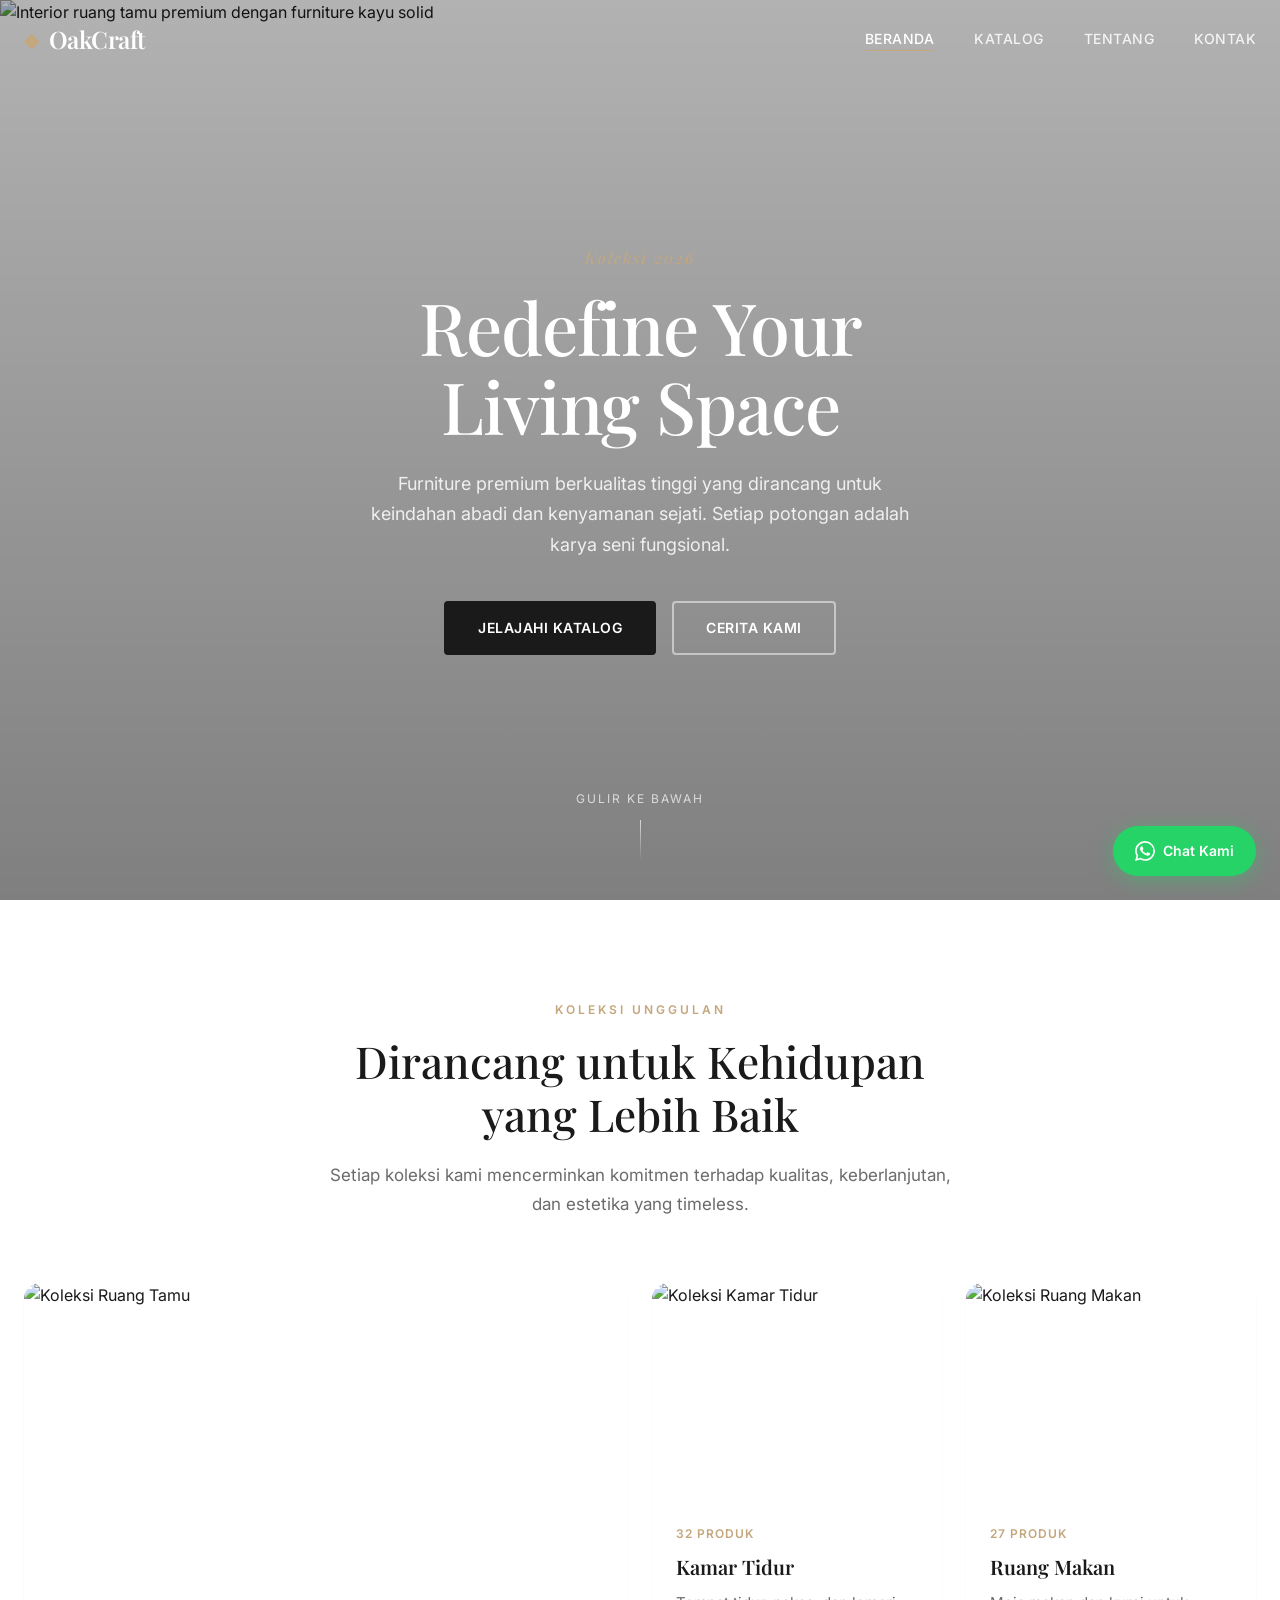
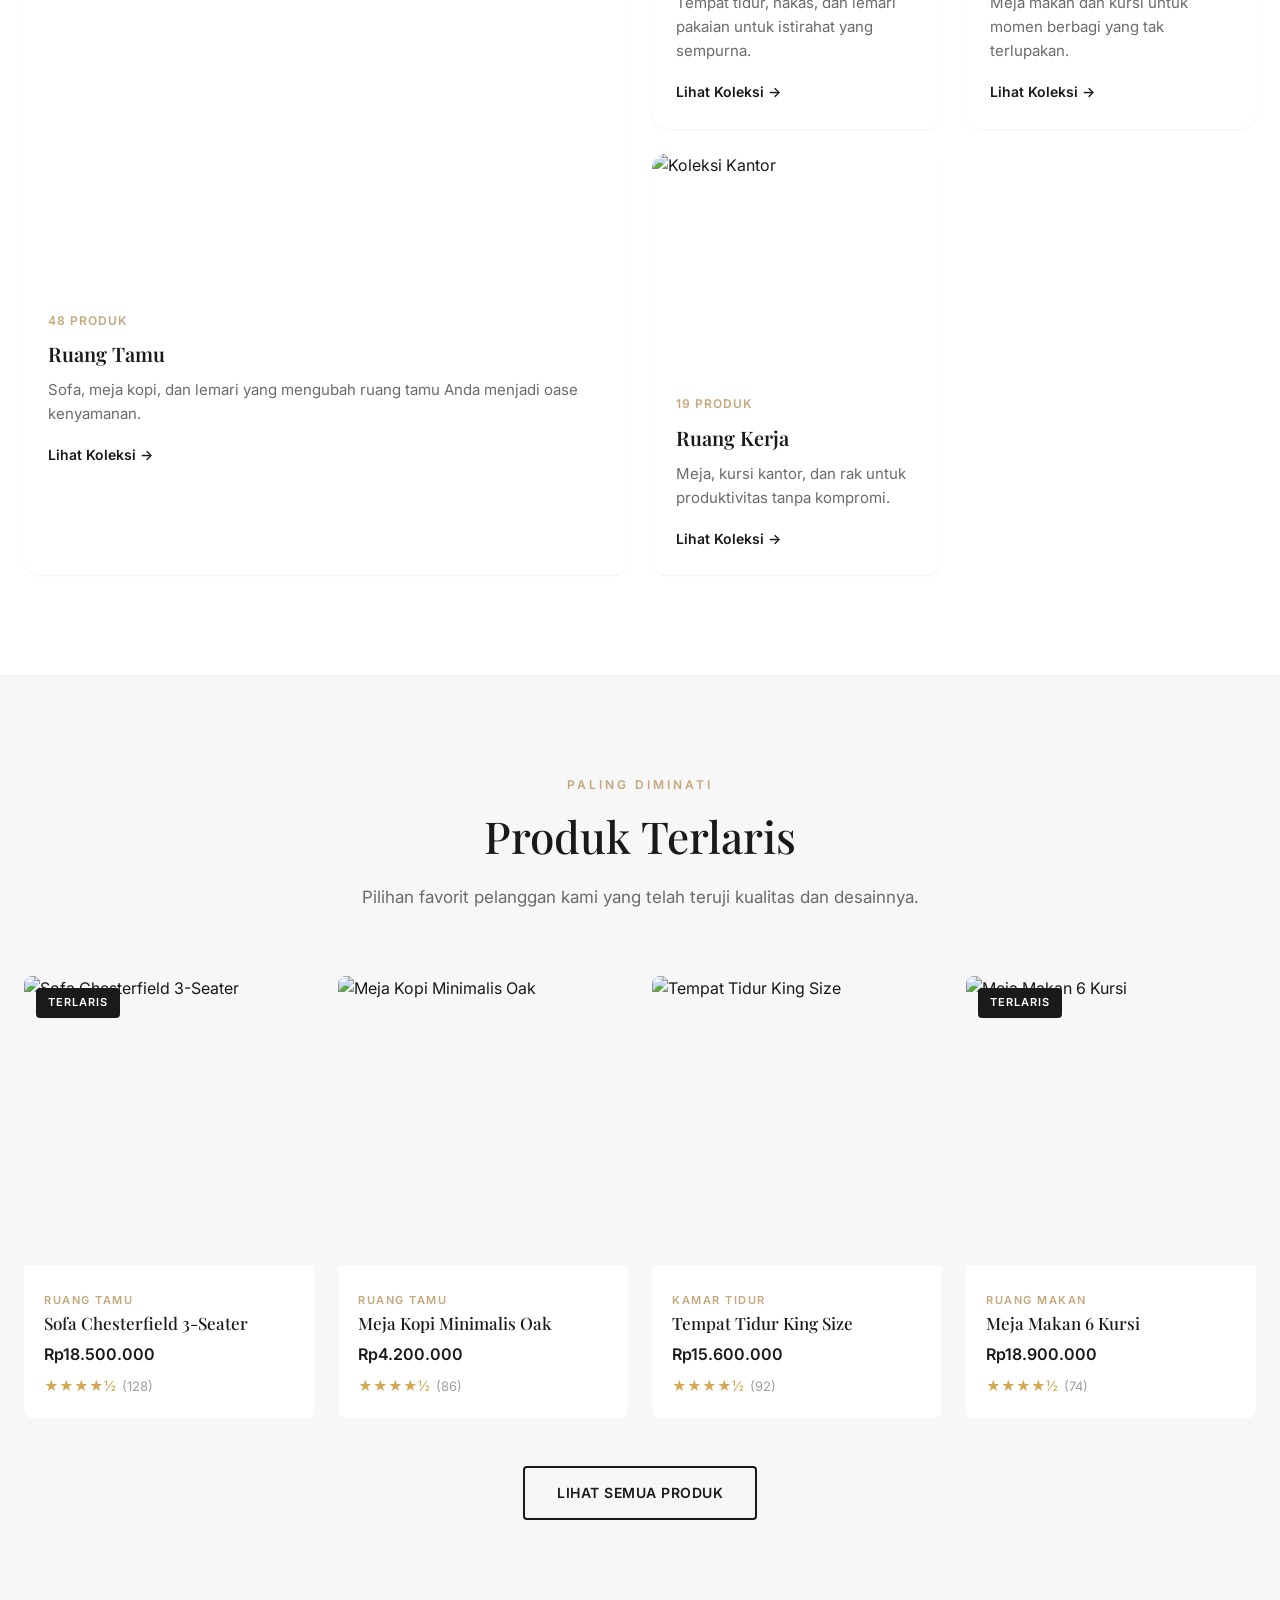
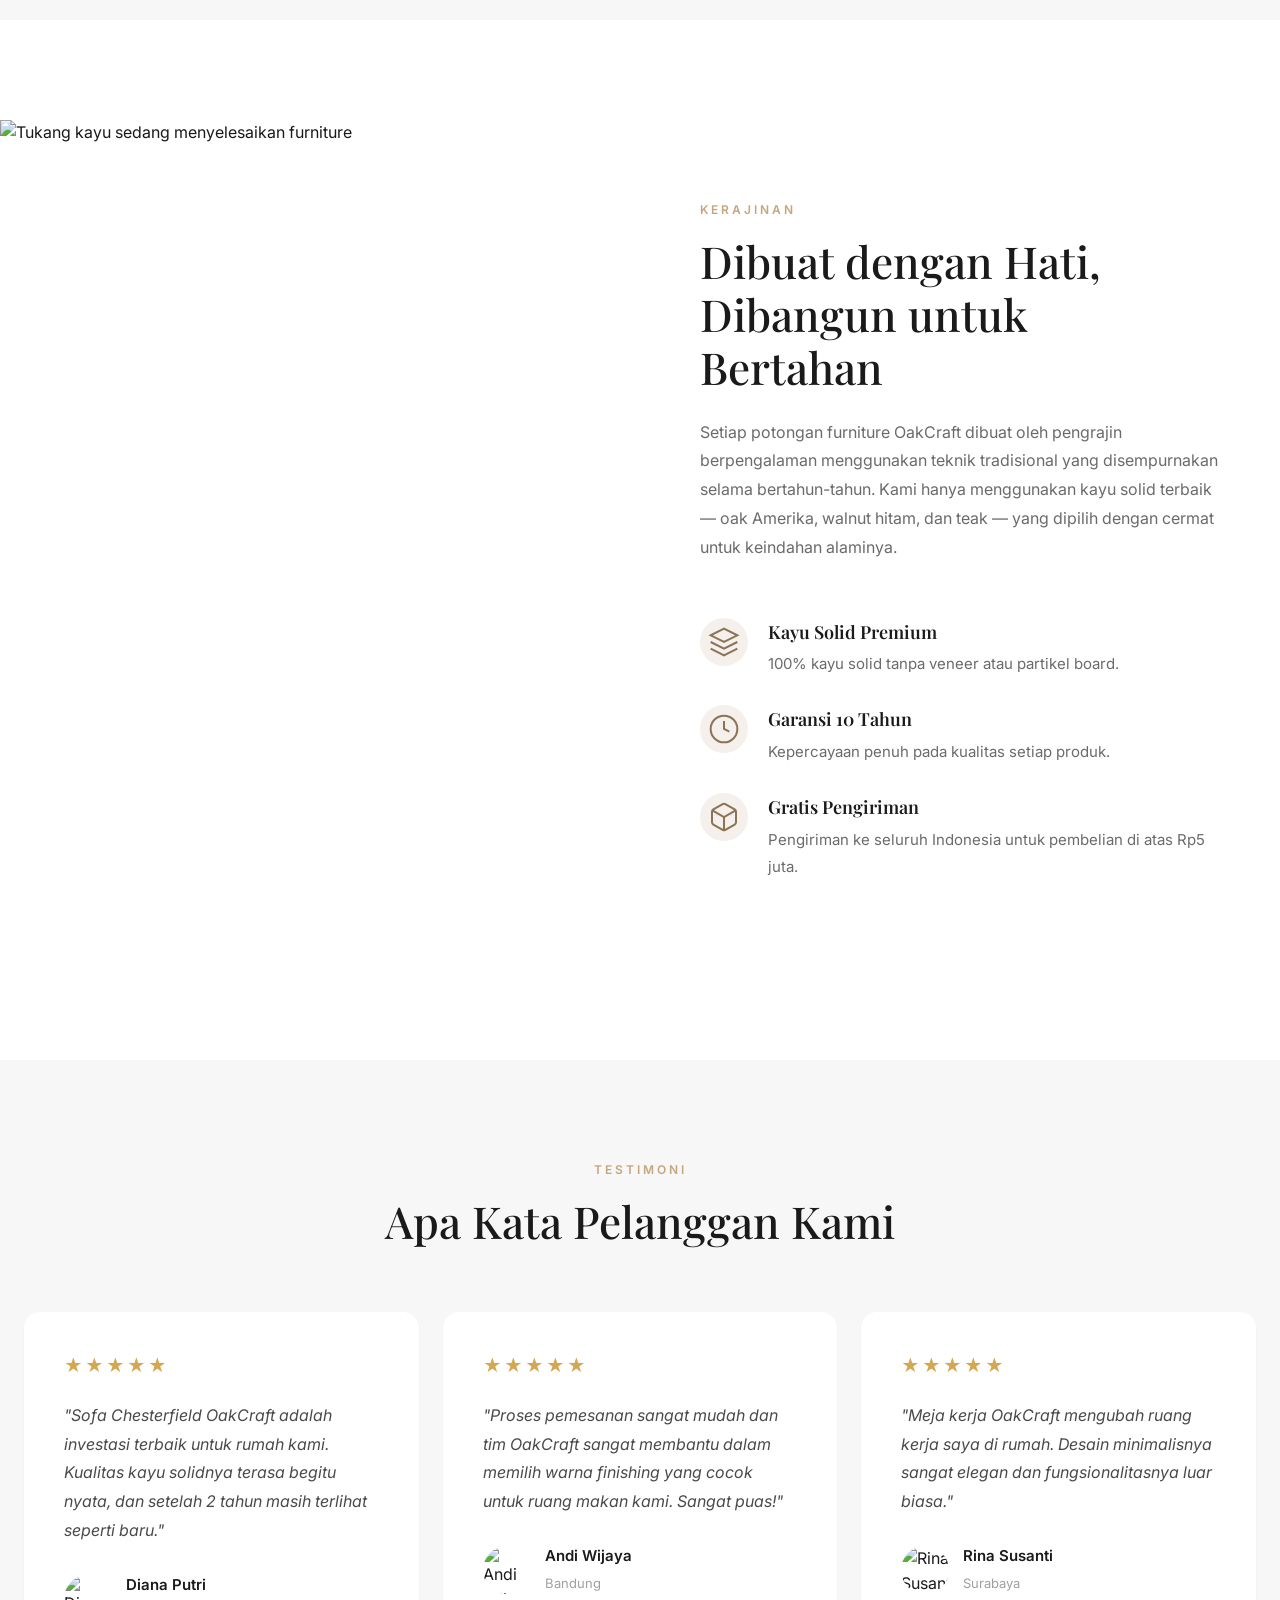
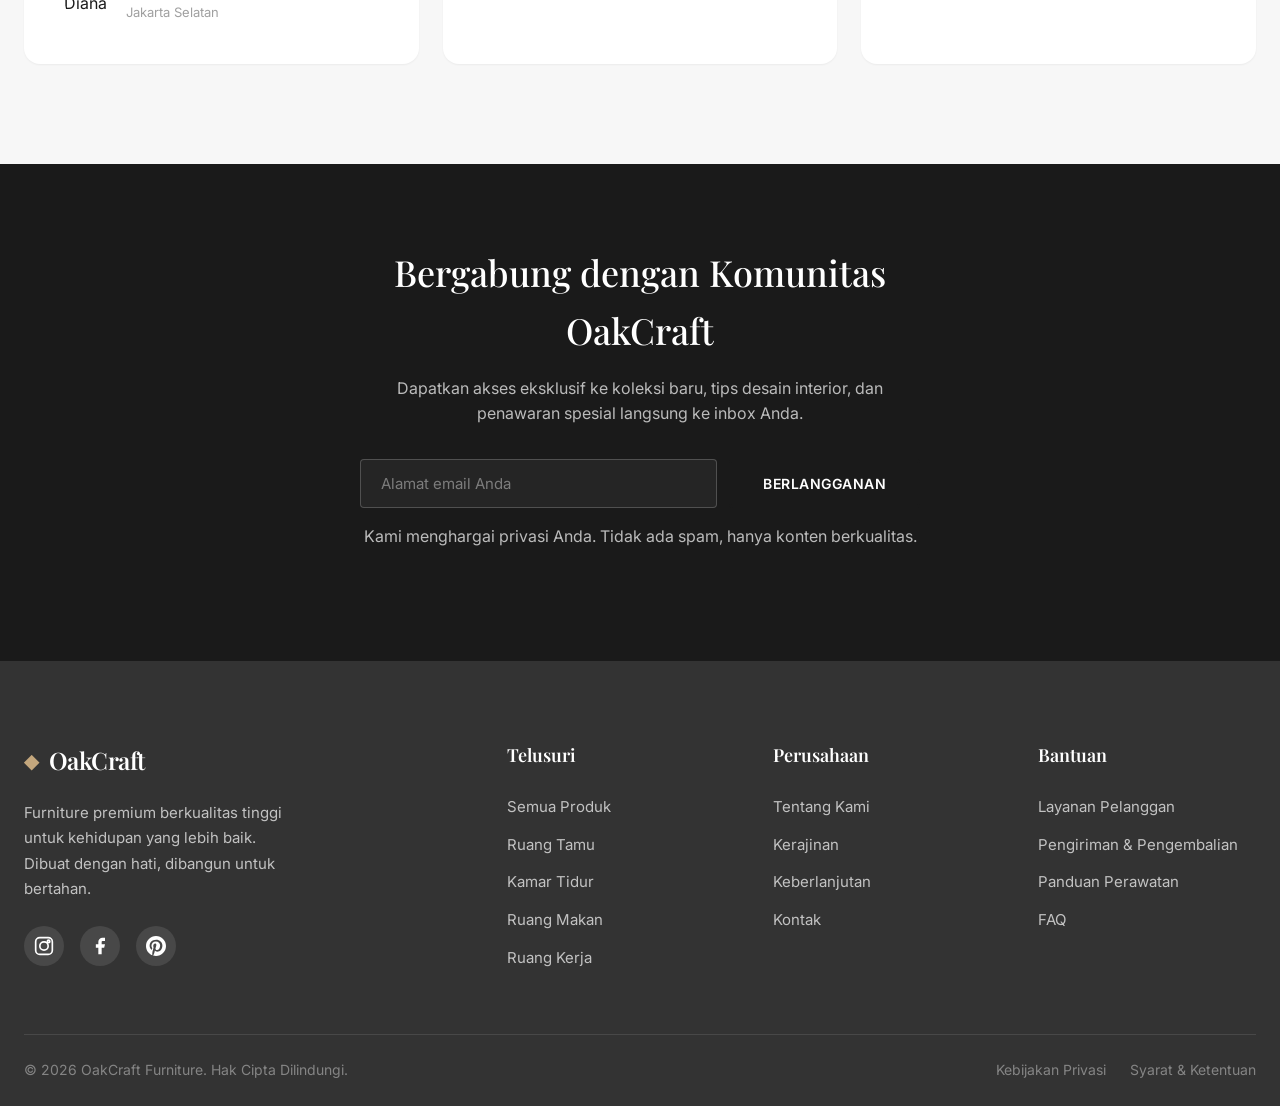
==== commit b75ebcc8: "Update index.html" ====
--- a/index.html
+++ b/index.html
@@ -206,7 +206,7 @@
                             <span>Surabaya</span>
                         </div>
                     </div>
-                </div>
+                </div> 
             </div>
         </div>
     </section>
@@ -281,6 +281,14 @@
         </div>
     </footer>
 
+    <!-- Floating WhatsApp Button -->
+    <div class="wa-float" style="position:fixed;bottom:24px;right:24px;z-index:9999;">
+        <a href="https://wa.me/62895412670908?text=Halo%20OakCraft%2C%20saya%20ingin%20bertanya" target="_blank" style="display:flex;align-items:center;gap:8px;background:#25D366;color:#fff;padding:14px 22px;border-radius:50px;text-decoration:none;font-family:Inter,sans-serif;font-size:14px;font-weight:600;box-shadow:0 4px 20px rgba(37,211,102,0.4);transition:transform .2s;">
+            <svg width="20" height="20" viewBox="0 0 24 24" fill="currentColor"><path d="M17.472 14.382c-.297-.149-1.758-.867-2.03-.967-.273-.099-.471-.148-.67.15-.197.297-.767.966-.94 1.164-.173.199-.347.223-.644.075-.297-.15-1.255-.463-2.39-1.475-.883-.788-1.48-1.761-1.653-2.059-.173-.297-.018-.458.13-.606.134-.133.298-.347.446-.52.149-.174.198-.298.298-.497.099-.198.05-.371-.025-.52-.075-.149-.669-1.612-.916-2.207-.242-.579-.487-.5-.669-.51-.173-.008-.371-.01-.57-.01-.198 0-.52.074-.792.372-.272.297-1.04 1.016-1.04 2.479 0 1.462 1.065 2.875 1.213 3.074.149.198 2.096 3.2 5.077 4.487.709.306 1.262.489 1.694.625.712.227 1.36.195 1.871.118.571-.085 1.758-.719 2.006-1.413.248-.694.248-1.289.173-1.413-.074-.124-.272-.198-.57-.347m-5.421 7.403h-.004a9.87 9.87 0 01-5.031-1.378l-.361-.214-3.741.982.998-3.648-.235-.374a9.86 9.86 0 01-1.51-5.26c.001-5.45 4.436-9.884 9.888-9.884 2.64 0 5.122 1.03 6.988 2.898a9.825 9.825 0 012.893 6.994c-.003 5.45-4.437 9.884-9.885 9.884m8.413-18.297A11.815 11.815 0 0012.05 0C5.495 0 .16 5.335.157 11.892c0 2.096.547 4.142 1.588 5.945L.057 24l6.305-1.654a11.882 11.882 0 005.683 1.448h.005c6.554 0 11.89-5.335 11.893-11.893a11.821 11.821 0 00-3.48-8.413z"/></svg>
+            Chat Kami
+        </a>
+    </div>
+
     <script src="script.js"></script>
 </body>
 </html>
--- a/style.css
+++ b/style.css
@@ -574,3 +574,401 @@
 ::-webkit-scrollbar-thumb { background: var(--color-gray-300); border-radius: 4px; }
 ::-webkit-scrollbar-thumb:hover { background: var(--color-gray-400); }
 ::selection { background: var(--color-accent); color: var(--color-white); }
+
+/* ============================================
+   SUPABASE STYLES - OakCraft Furniture
+   Tambahkan ke style.css atau file terpisah
+   ============================================ */
+
+/* Loading Spinner */
+.loading {
+    text-align: center;
+    padding: 40px;
+    color: var(--color-text-secondary);
+    font-size: 1.1rem;
+}
+
+.loading::after {
+    content: '';
+    display: inline-block;
+    width: 20px;
+    height: 20px;
+    border: 2px solid var(--color-primary);
+    border-top-color: transparent;
+    border-radius: 50%;
+    animation: spin 1s linear infinite;
+    margin-left: 10px;
+}
+
+@keyframes spin {
+    to { transform: rotate(360deg); }
+}
+
+/* No Products Message */
+.no-products {
+    text-align: center;
+    padding: 60px 20px;
+    color: var(--color-text-secondary);
+    font-size: 1.1rem;
+    grid-column: 1 / -1;
+}
+
+/* Cart Badge */
+.cart-count {
+    position: absolute;
+    top: -8px;
+    right: -8px;
+    background: var(--color-accent);
+    color: white;
+    font-size: 0.7rem;
+    font-weight: 600;
+    width: 18px;
+    height: 18px;
+    border-radius: 50%;
+    display: flex;
+    align-items: center;
+    justify-content: center;
+    display: none;
+}
+
+/* Cart Modal */
+.cart-modal {
+    position: fixed;
+    top: 0;
+    right: -400px;
+    width: 400px;
+    height: 100vh;
+    background: white;
+    box-shadow: -5px 0 30px rgba(0,0,0,0.1);
+    z-index: 1000;
+    transition: right 0.3s ease;
+    display: flex;
+    flex-direction: column;
+}
+
+.cart-modal.active {
+    right: 0;
+}
+
+.cart-header {
+    padding: 20px;
+    border-bottom: 1px solid var(--color-border);
+    display: flex;
+    justify-content: space-between;
+    align-items: center;
+}
+
+.cart-header h3 {
+    font-family: var(--font-display);
+    font-size: 1.3rem;
+}
+
+.cart-items {
+    flex: 1;
+    overflow-y: auto;
+    padding: 20px;
+}
+
+.cart-empty {
+    text-align: center;
+    padding: 40px 20px;
+    color: var(--color-text-secondary);
+}
+
+.cart-item {
+    display: flex;
+    justify-content: space-between;
+    align-items: center;
+    padding: 15px 0;
+    border-bottom: 1px solid var(--color-border);
+}
+
+.cart-item-info h4 {
+    font-size: 0.95rem;
+    margin-bottom: 5px;
+}
+
+.cart-item-info p {
+    font-size: 0.85rem;
+    color: var(--color-text-secondary);
+}
+
+.cart-item-actions {
+    display: flex;
+    align-items: center;
+    gap: 10px;
+}
+
+.cart-item-actions button {
+    width: 28px;
+    height: 28px;
+    border: 1px solid var(--color-border);
+    background: white;
+    border-radius: 4px;
+    cursor: pointer;
+    display: flex;
+    align-items: center;
+    justify-content: center;
+    transition: all 0.2s;
+}
+
+.cart-item-actions button:hover {
+    background: var(--color-primary);
+    color: white;
+    border-color: var(--color-primary);
+}
+
+.cart-item-actions .btn-remove {
+    color: #e74c3c;
+    border-color: #e74c3c;
+}
+
+.cart-item-actions .btn-remove:hover {
+    background: #e74c3c;
+    color: white;
+}
+
+.cart-footer {
+    padding: 20px;
+    border-top: 1px solid var(--color-border);
+    background: var(--color-bg-secondary);
+}
+
+.cart-total-row {
+    display: flex;
+    justify-content: space-between;
+    margin-bottom: 15px;
+    font-size: 1.1rem;
+    font-weight: 600;
+}
+
+.btn-checkout {
+    width: 100%;
+    padding: 15px;
+    background: var(--color-primary);
+    color: white;
+    border: none;
+    border-radius: 8px;
+    font-size: 1rem;
+    font-weight: 600;
+    cursor: pointer;
+    transition: all 0.3s;
+}
+
+.btn-checkout:hover {
+    background: var(--color-primary-dark);
+    transform: translateY(-2px);
+}
+
+/* QRIS Modal */
+.qris-modal {
+    position: fixed;
+    top: 0;
+    left: 0;
+    width: 100%;
+    height: 100%;
+    background: rgba(0,0,0,0.7);
+    display: flex;
+    align-items: center;
+    justify-content: center;
+    z-index: 2000;
+    animation: fadeIn 0.3s ease;
+}
+
+@keyframes fadeIn {
+    from { opacity: 0; }
+    to { opacity: 1; }
+}
+
+.qris-content {
+    background: white;
+    padding: 40px;
+    border-radius: 16px;
+    text-align: center;
+    max-width: 400px;
+    width: 90%;
+    animation: slideUp 0.3s ease;
+}
+
+@keyframes slideUp {
+    from { transform: translateY(30px); opacity: 0; }
+    to { transform: translateY(0); opacity: 1; }
+}
+
+.qris-content h3 {
+    font-family: var(--font-display);
+    font-size: 1.5rem;
+    margin-bottom: 10px;
+}
+
+.qris-content p {
+    color: var(--color-text-secondary);
+    margin-bottom: 5px;
+}
+
+.qris-code {
+    margin: 20px 0;
+    padding: 20px;
+    background: var(--color-bg-secondary);
+    border-radius: 12px;
+}
+
+.qris-code img {
+    max-width: 200px;
+    height: auto;
+}
+
+.qris-instruction {
+    font-size: 0.9rem;
+    color: var(--color-text-secondary);
+    margin-bottom: 15px;
+}
+
+.qris-timer {
+    font-size: 1.1rem;
+    font-weight: 600;
+    color: var(--color-accent);
+    margin-bottom: 20px;
+}
+
+.qris-timer span {
+    font-family: monospace;
+    font-size: 1.3rem;
+}
+
+.btn-close {
+    padding: 12px 30px;
+    background: var(--color-text-secondary);
+    color: white;
+    border: none;
+    border-radius: 8px;
+    cursor: pointer;
+    transition: all 0.3s;
+}
+
+.btn-close:hover {
+    background: var(--color-text-primary);
+}
+
+/* Notification */
+.notification {
+    position: fixed;
+    top: 20px;
+    right: 20px;
+    padding: 15px 25px;
+    background: white;
+    border-radius: 8px;
+    box-shadow: 0 5px 20px rgba(0,0,0,0.15);
+    display: flex;
+    align-items: center;
+    gap: 10px;
+    z-index: 3000;
+    transform: translateX(120%);
+    transition: transform 0.3s ease;
+    max-width: 350px;
+}
+
+.notification.show {
+    transform: translateX(0);
+}
+
+.notification.success {
+    border-left: 4px solid #27ae60;
+}
+
+.notification.error {
+    border-left: 4px solid #e74c3c;
+}
+
+.notification i {
+    font-size: 1.2rem;
+}
+
+.notification.success i {
+    color: #27ae60;
+}
+
+.notification.error i {
+    color: #e74c3c;
+}
+
+/* Product Card Enhancements */
+.product-card {
+    position: relative;
+    transition: transform 0.3s, box-shadow 0.3s;
+}
+
+.product-card:hover {
+    transform: translateY(-5px);
+    box-shadow: 0 10px 30px rgba(0,0,0,0.1);
+}
+
+.product-overlay {
+    position: absolute;
+    top: 0;
+    left: 0;
+    right: 0;
+    bottom: 0;
+    background: rgba(0,0,0,0.5);
+    display: flex;
+    align-items: center;
+    justify-content: center;
+    opacity: 0;
+    transition: opacity 0.3s;
+}
+
+.product-card:hover .product-overlay {
+    opacity: 1;
+}
+
+.btn-quick-view {
+    padding: 12px 25px;
+    background: white;
+    color: var(--color-text-primary);
+    border: none;
+    border-radius: 30px;
+    font-weight: 600;
+    cursor: pointer;
+    transition: all 0.3s;
+}
+
+.btn-quick-view:hover {
+    background: var(--color-primary);
+    color: white;
+}
+
+.btn-add-cart {
+    width: 40px;
+    height: 40px;
+    border-radius: 50%;
+    background: var(--color-primary);
+    color: white;
+    border: none;
+    cursor: pointer;
+    display: flex;
+    align-items: center;
+    justify-content: center;
+    transition: all 0.3s;
+}
+
+.btn-add-cart:hover {
+    background: var(--color-primary-dark);
+    transform: scale(1.1);
+}
+
+/* Overlay untuk cart modal */
+.cart-overlay {
+    position: fixed;
+    top: 0;
+    left: 0;
+    width: 100%;
+    height: 100%;
+    background: rgba(0,0,0,0.5);
+    z-index: 999;
+    display: none;
+}
+
+.cart-overlay.active {
+    display: block;
+}
+
